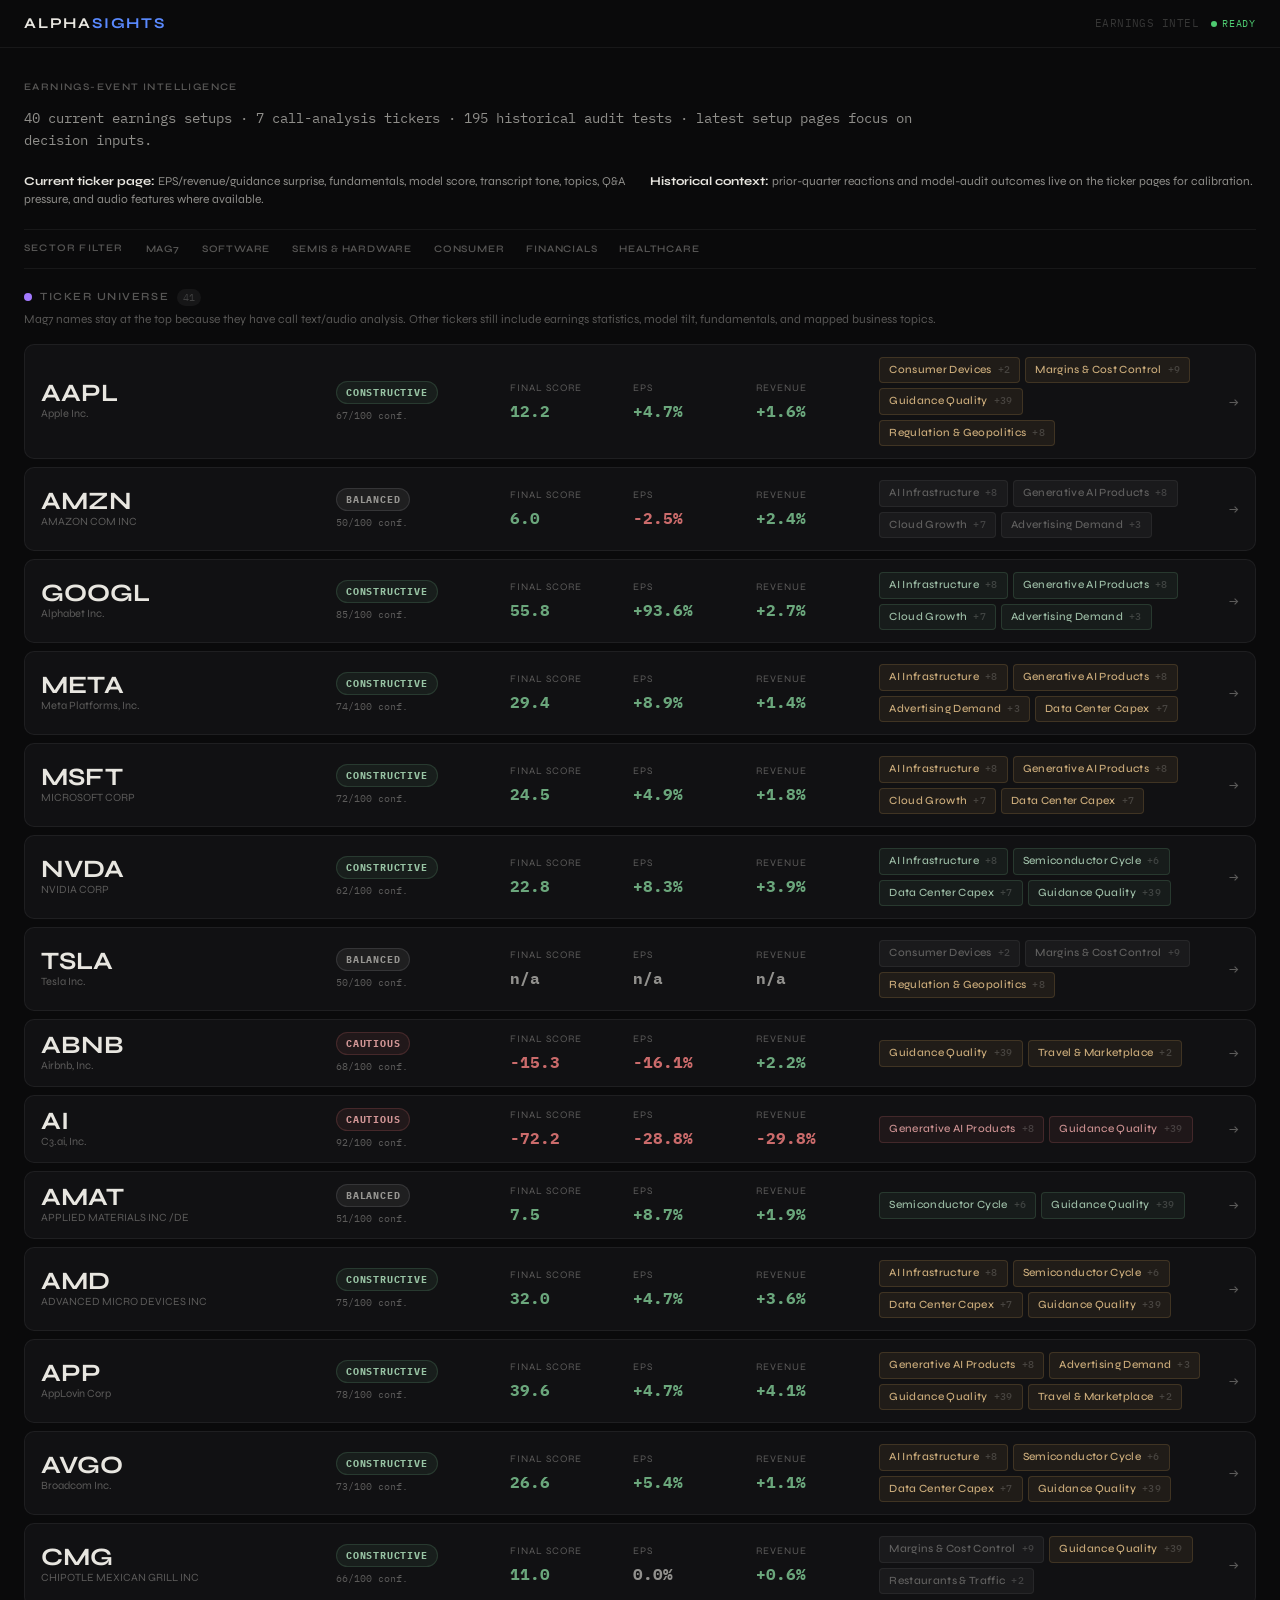
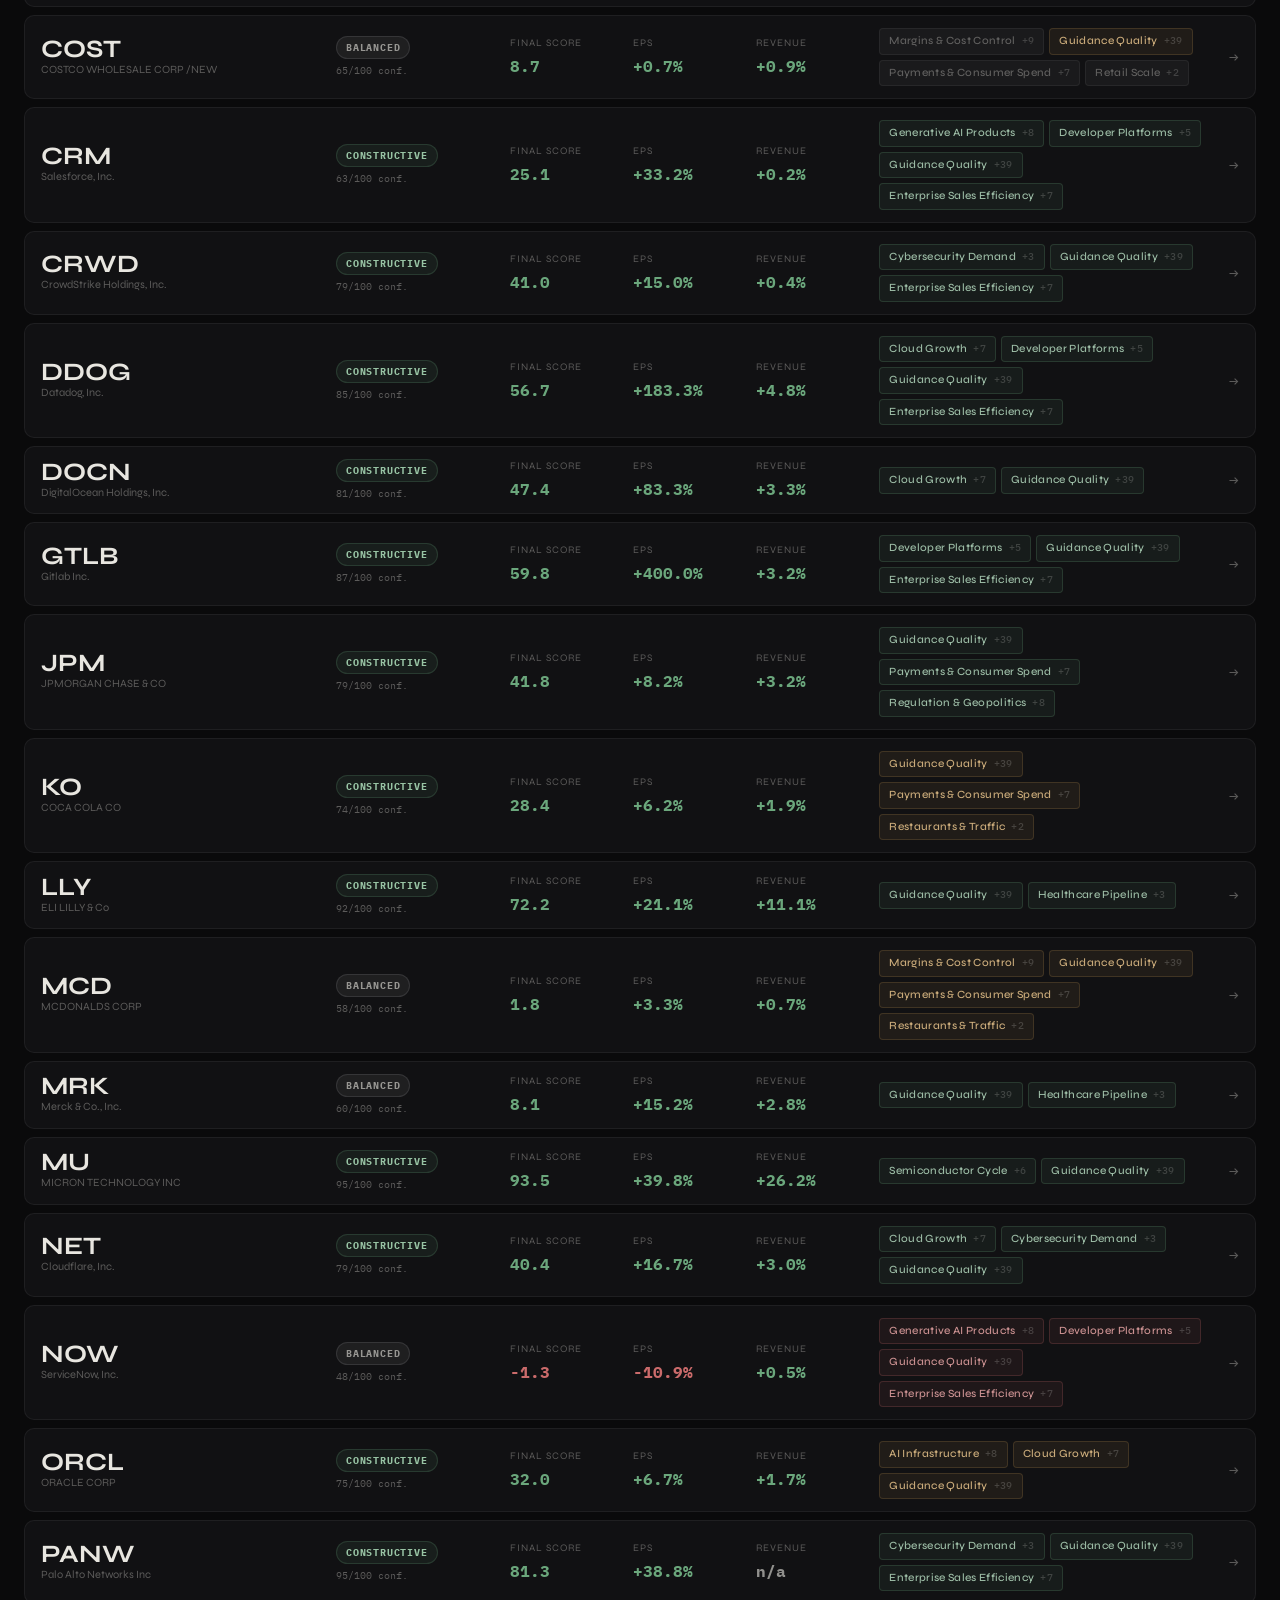
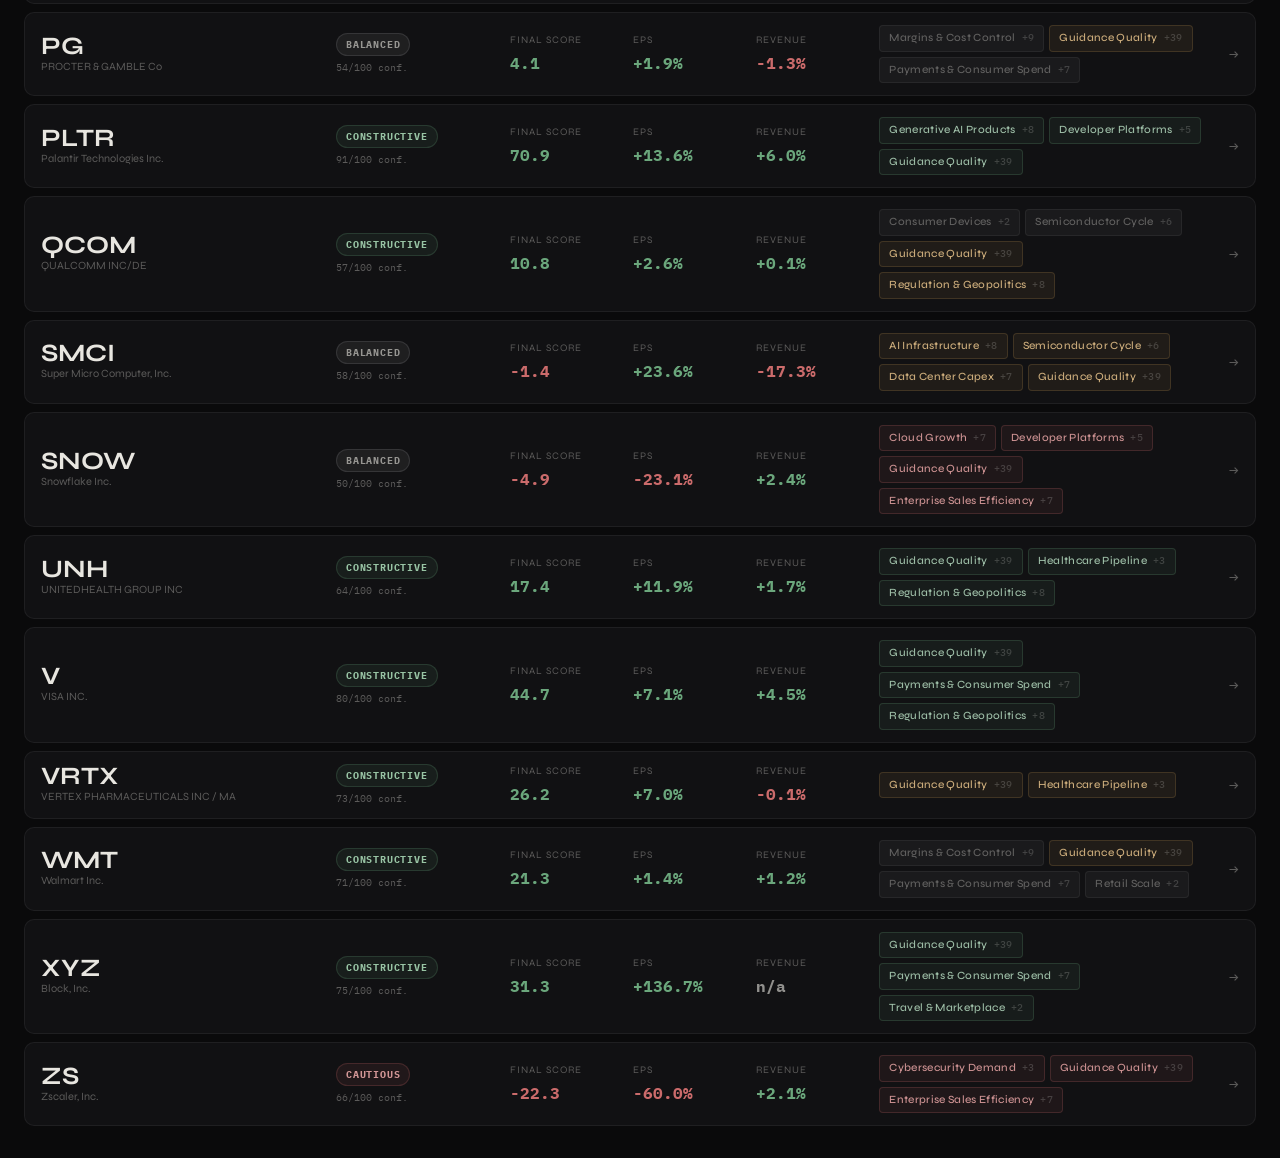
==== index.html @ 9b0e7d41 "feat: update AlphaSights earnings dashboard" ====
<!doctype html>
<html lang="en">
<head>
  <meta charset="utf-8">
  <meta name="viewport" content="width=device-width, initial-scale=1">
  <title>AlphaSights Earnings Intelligence</title>
  <link rel="stylesheet" href="tokens.css">
  <link rel="stylesheet" href="base.css">
  <link rel="stylesheet" href="layout.css">
  <link rel="stylesheet" href="components.css">
  <link rel="stylesheet" href="css/dashboard.css">
</head>
<body>
  <div class="page">
    <header class="topbar">
      <div class="topbar-left">
        <a class="logo" href="index.html">Alpha<span>Sights</span></a>
      </div>
      <div class="topbar-right">
        <div class="date-label">EARNINGS INTEL</div>
        <div class="live-badge"><span class="live-dot"></span> READY</div>
      </div>
    </header>

    <main class="home-content">
      <section class="home-summary" aria-label="Dashboard summary">
        <div>
          <div class="section-label">Earnings-event intelligence</div>
        </div>
        <p class="home-summary-line"><span id="statTickerCount">40</span> current earnings setups · 7 call-analysis tickers · 195 historical audit tests · latest setup pages focus on decision inputs.</p>
      </section>

      <section class="disclosure-strip">
        <div>
          <strong>Current ticker page:</strong> EPS/revenue/guidance surprise, fundamentals, model score, transcript tone, topics, Q&amp;A pressure, and audio features where available.
        </div>
        <div>
          <strong>Historical context:</strong> prior-quarter reactions and model-audit outcomes live on the ticker pages for calibration.
        </div>
      </section>

      <section class="filter-strip" aria-label="Sector filter">
        <div class="filter-label">Sector filter</div>
        <nav class="sector-tabs compact-filter" id="sectorTabs"></nav>
      </section>

      <section id="tickerList"></section>
    </main>
  </div>

  <script src="js/data.js"></script>
  <script src="js/home.js"></script>
</body>
</html>
---- tokens.css ----
/* ============================================
   ALPHASIGHTS — Design Tokens
   tokens.css
   ============================================ */

@import url('https://fonts.googleapis.com/css2?family=IBM+Plex+Mono:wght@400;500&family=Syne:wght@400;500;600;700&display=swap');

:root {
  /* ─── Typography ─────────────────────────── */
  --font-display: 'Syne', sans-serif;
  --font-mono:    'IBM Plex Mono', monospace;
  --font-body:    'Syne', sans-serif;

  --text-2xs:  9px;
  --text-xs:   10px;
  --text-sm:   11px;
  --text-base: 13px;
  --text-md:   15px;
  --text-lg:   18px;
  --text-xl:   24px;
  --text-2xl:  32px;
  --text-3xl:  48px;

  /* ─── Backgrounds ────────────────────────── */
  --color-bg-base:     #0a0a0b;
  --color-bg-surface:  #111113;
  --color-bg-elevated: #17171a;
  --color-bg-overlay:  #1e1e22;

  /* ─── Borders ────────────────────────────── */
  --color-border-subtle:  rgba(255,255,255,0.06);
  --color-border-default: rgba(255,255,255,0.10);
  --color-border-strong:  rgba(255,255,255,0.18);

  /* ─── Text ───────────────────────────────── */
  --color-text-primary:   #e8e6e0;
  --color-text-secondary: rgba(232,230,224,0.60);
  --color-text-muted:     rgba(232,230,224,0.35);
  --color-text-disabled:  rgba(232,230,224,0.20);

  /* ─── Semantic — Bullish ─────────────────── */
  --color-bull:        #4ecb71;
  --color-bull-bg:     rgba(78,203,113,0.12);
  --color-bull-border: rgba(78,203,113,0.25);

  /* ─── Semantic — Bearish ─────────────────── */
  --color-bear:        #ff5757;
  --color-bear-bg:     rgba(255,87,87,0.12);
  --color-bear-border: rgba(255,87,87,0.25);

  /* ─── Semantic — Warning ─────────────────── */
  --color-warn:        #f0a030;
  --color-warn-bg:     rgba(240,160,48,0.12);
  --color-warn-border: rgba(240,160,48,0.25);

  /* ─── Semantic — Info ────────────────────── */
  --color-info:        #5a8aff;
  --color-info-bg:     rgba(90,138,255,0.12);
  --color-info-border: rgba(90,138,255,0.25);

  /* ─── Semantic — Accent ──────────────────── */
  --color-accent:        #a37aff;
  --color-accent-bg:     rgba(163,122,255,0.12);
  --color-accent-border: rgba(163,122,255,0.25);

  /* ─── Sector Colors ──────────────────────── */
  --color-sector-ai-cloud:  #5a8aff;
  --color-sector-consumer:  #4ecb71;

  /* ─── Spacing ────────────────────────────── */
  --space-1:  4px;
  --space-2:  8px;
  --space-3:  12px;
  --space-4:  16px;
  --space-5:  20px;
  --space-6:  24px;
  --space-8:  32px;
  --space-10: 40px;
  --space-12: 48px;
  --space-16: 64px;

  /* ─── Border Radius ──────────────────────── */
  --radius-sm:   4px;
  --radius-md:   6px;
  --radius-lg:   10px;
  --radius-xl:   14px;
  --radius-full: 9999px;

  /* ─── Layout ─────────────────────────────── */
  --topbar-height:  48px;
  --sidebar-width:  280px;
  --content-max-w:  1440px;

  /* ─── Z-index ────────────────────────────── */
  --z-topbar:   200;
  --z-dropdown: 300;
  --z-modal:    400;

  /* ─── Transitions ────────────────────────── */
  --transition-fast:   100ms ease;
  --transition-base:   150ms ease;
  --transition-slow:   300ms ease;
}
---- base.css ----
/* ============================================
   ALPHASIGHTS — Base Styles
   base.css
   ============================================ */

*, *::before, *::after {
  box-sizing: border-box;
  margin: 0;
  padding: 0;
}

html {
  font-size: 16px;
  -webkit-font-smoothing: antialiased;
  -moz-osx-font-smoothing: grayscale;
  text-rendering: optimizeLegibility;
}

body {
  font-family: var(--font-body);
  background: var(--color-bg-base);
  color: var(--color-text-primary);
  min-height: 100vh;
  overflow-x: hidden;
  line-height: 1.5;
}

/* ─── Scrollbar ──────────────────────────── */
::-webkit-scrollbar { width: 4px; height: 4px; }
::-webkit-scrollbar-track { background: transparent; }
::-webkit-scrollbar-thumb {
  background: rgba(255,255,255,0.12);
  border-radius: 2px;
}
::-webkit-scrollbar-thumb:hover {
  background: rgba(255,255,255,0.22);
}

/* ─── Focus ──────────────────────────────── */
:focus-visible {
  outline: 2px solid var(--color-info);
  outline-offset: 2px;
}

/* ─── Links ──────────────────────────────── */
a {
  color: inherit;
  text-decoration: none;
}

/* ─── Buttons ────────────────────────────── */
button {
  cursor: pointer;
  border: none;
  background: none;
  font-family: var(--font-body);
  color: inherit;
}

/* ─── Typography helpers ─────────────────── */
.mono       { font-family: var(--font-mono); }
.display    { font-family: var(--font-display); }
.uppercase  { text-transform: uppercase; letter-spacing: 0.12em; }
.label      { font-size: var(--text-2xs); text-transform: uppercase; letter-spacing: 0.14em; font-weight: 600; color: var(--color-text-muted); }

/* ─── Color helpers ──────────────────────── */
.text-bull   { color: var(--color-bull); }
.text-bear   { color: var(--color-bear); }
.text-warn   { color: var(--color-warn); }
.text-info   { color: var(--color-info); }
.text-muted  { color: var(--color-text-muted); }
.text-sec    { color: var(--color-text-secondary); }

/* ─── Divider ────────────────────────────── */
.divider {
  height: 1px;
  background: var(--color-border-subtle);
  margin: var(--space-3) 0;
}

/* ─── Section label ──────────────────────── */
.section-label {
  font-size: var(--text-2xs);
  text-transform: uppercase;
  letter-spacing: 0.14em;
  font-weight: 600;
  color: var(--color-text-muted);
  margin-bottom: var(--space-2);
}

/* ─── Live badge ─────────────────────────── */
.live-badge {
  display: flex;
  align-items: center;
  gap: 5px;
  font-size: var(--text-2xs);
  font-family: var(--font-mono);
  color: var(--color-bull);
  letter-spacing: 0.08em;
}

.live-dot {
  width: 6px;
  height: 6px;
  border-radius: 50%;
  background: var(--color-bull);
  animation: livePulse 2s ease-in-out infinite;
}

@keyframes livePulse {
  0%, 100% { opacity: 1; }
  50%       { opacity: 0.25; }
}

/* ─── Animations ─────────────────────────── */
@keyframes fadeUp {
  from {
    opacity: 0;
    transform: translateY(8px);
  }
  to {
    opacity: 1;
    transform: translateY(0);
  }
}

@keyframes fillBar {
  to { width: var(--target-width); }
}

/* ─── Utility ────────────────────────────── */
.sr-only {
  position: absolute;
  width: 1px;
  height: 1px;
  overflow: hidden;
  clip: rect(0,0,0,0);
  white-space: nowrap;
}
---- layout.css ----
/* ============================================
   ALPHASIGHTS — Layout
   layout.css
   ============================================ */

/* ─── Page Wrapper ───────────────────────── */
.page {
  min-height: 100vh;
  display: flex;
  flex-direction: column;
}

/* ─── Home Content ───────────────────────── */
.home-content {
  flex: 1;
  padding: var(--space-8) var(--space-6);
  max-width: var(--content-max-w);
  width: 100%;
  margin: 0 auto;
}

/* ─── Detail Page Main Layout ────────────── */
.detail-main {
  display: grid;
  grid-template-columns: var(--sidebar-width) 1fr;
  flex: 1;
  min-height: calc(100vh - var(--topbar-height));
}

/* ─── Sidebar ────────────────────────────── */
.sidebar {
  border-right: 1px solid var(--color-border-subtle);
  padding: var(--space-5) var(--space-4);
  display: flex;
  flex-direction: column;
  gap: var(--space-5);
  position: sticky;
  top: var(--topbar-height);
  height: calc(100vh - var(--topbar-height));
  overflow-y: auto;
}

/* ─── Content Area ───────────────────────── */
.content-area {
  padding: var(--space-5);
  display: flex;
  flex-direction: column;
  gap: var(--space-4);
  overflow-y: auto;
}

/* ─── Grid Helpers ───────────────────────── */
.row-2 {
  display: grid;
  grid-template-columns: 1fr 1fr;
  gap: var(--space-3);
}

.row-3 {
  display: grid;
  grid-template-columns: 1fr 1fr 1fr;
  gap: var(--space-3);
}

.row-4 {
  display: grid;
  grid-template-columns: repeat(4, 1fr);
  gap: var(--space-3);
}

/* ─── Mini Stat Grid ─────────────────────── */
.mini-stat-grid {
  display: grid;
  grid-template-columns: 1fr 1fr;
  gap: var(--space-2);
}

.mini-stat {
  background: rgba(255,255,255,0.03);
  border: 1px solid var(--color-border-subtle);
  border-radius: var(--radius-md);
  padding: var(--space-2) var(--space-3);
}

.ms-label {
  font-size: var(--text-2xs);
  text-transform: uppercase;
  letter-spacing: 0.10em;
  color: var(--color-text-disabled);
  margin-bottom: 3px;
}

.ms-val {
  font-family: var(--font-mono);
  font-size: 16px;
  font-weight: 700;
  color: var(--color-text-primary);
}
.ms-val.pos  { color: var(--color-bull); }
.ms-val.neg  { color: var(--color-bear); }
.ms-val.warn { color: var(--color-warn); }

.ms-sub {
  font-family: var(--font-mono);
  font-size: var(--text-2xs);
  color: var(--color-text-disabled);
  margin-top: 1px;
}
---- components.css ----
/* ============================================
   ALPHASIGHTS — Components
   components.css
   ============================================ */

/* ─── Topbar ─────────────────────────────── */
.topbar {
  height: var(--topbar-height);
  background: var(--color-bg-base);
  border-bottom: 1px solid var(--color-border-subtle);
  position: sticky;
  top: 0;
  z-index: var(--z-topbar);
  display: flex;
  align-items: center;
  justify-content: space-between;
  padding: 0 var(--space-6);
}

.topbar-left  { display: flex; align-items: center; gap: var(--space-5); }
.topbar-right { display: flex; align-items: center; gap: var(--space-3); }

.logo {
  font-family: var(--font-display);
  font-size: 15px;
  font-weight: 700;
  letter-spacing: 0.12em;
  text-transform: uppercase;
  color: var(--color-text-primary);
}

.logo span { color: var(--color-info); }

.date-label {
  font-family: var(--font-mono);
  font-size: var(--text-xs);
  color: var(--color-text-disabled);
  letter-spacing: 0.04em;
}

/* ─── Back Button ────────────────────────── */
.back-btn {
  display: flex;
  align-items: center;
  gap: var(--space-2);
  font-size: var(--text-sm);
  color: var(--color-text-muted);
  padding: 5px 10px;
  border-radius: var(--radius-md);
  transition: color var(--transition-base), background var(--transition-base);
}
.back-btn:hover {
  color: var(--color-text-primary);
  background: var(--color-bg-elevated);
}
.back-btn svg { width: 14px; height: 14px; }

/* ─── Sector Filter Tabs ─────────────────── */
.sector-tabs {
  display: flex;
  gap: 2px;
}

.sector-tab {
  padding: 6px 14px;
  border-radius: var(--radius-md);
  font-family: var(--font-display);
  font-size: var(--text-xs);
  font-weight: 600;
  letter-spacing: 0.08em;
  text-transform: uppercase;
  color: var(--color-text-muted);
  transition: all var(--transition-base);
}
.sector-tab:hover {
  color: var(--color-text-primary);
  background: var(--color-bg-elevated);
}
.sector-tab.active[data-sector="ai-cloud"] {
  color: var(--color-sector-ai-cloud);
  background: rgba(90,138,255,0.10);
}
.sector-tab.active[data-sector="consumer"] {
  color: var(--color-sector-consumer);
  background: rgba(78,203,113,0.10);
}
.sector-tab.active[data-sector="all"] {
  color: var(--color-text-primary);
  background: var(--color-bg-elevated);
}

/* ─── Ticker Switcher (detail page) ─────── */
.ticker-switcher {
  display: flex;
  gap: 3px;
}

.ticker-switch-btn {
  padding: 5px 11px;
  border-radius: var(--radius-md);
  font-family: var(--font-mono);
  font-size: var(--text-xs);
  font-weight: 500;
  letter-spacing: 0.05em;
  color: var(--color-text-muted);
  transition: all var(--transition-base);
}
.ticker-switch-btn:hover {
  color: var(--color-text-primary);
  background: var(--color-bg-elevated);
}
.ticker-switch-btn.active {
  color: var(--color-info);
  background: var(--color-info-bg);
}

/* ─── Panel ──────────────────────────────── */
.panel {
  background: var(--color-bg-surface);
  border: 1px solid var(--color-border-subtle);
  border-radius: var(--radius-lg);
  padding: var(--space-4);
  transition: border-color var(--transition-base);
}
.panel:hover {
  border-color: var(--color-border-default);
}

.panel-header {
  display: flex;
  justify-content: space-between;
  align-items: flex-start;
  margin-bottom: var(--space-4);
}

.panel-title {
  font-size: var(--text-xs);
  font-weight: 600;
  letter-spacing: 0.06em;
  text-transform: uppercase;
  color: var(--color-text-primary);
}

.panel-sub {
  font-size: var(--text-2xs);
  color: var(--color-text-muted);
  margin-top: 3px;
}

.panel-badge {
  font-family: var(--font-mono);
  font-size: var(--text-2xs);
  color: var(--color-text-muted);
  background: rgba(255,255,255,0.05);
  padding: 2px 7px;
  border-radius: var(--radius-sm);
  letter-spacing: 0.03em;
  white-space: nowrap;
}

/* ─── Bias Pill ──────────────────────────── */
.bias-pill {
  font-family: var(--font-mono);
  font-size: 10px;
  font-weight: 700;
  letter-spacing: 0.08em;
  text-transform: uppercase;
  padding: 3px 9px;
  border-radius: var(--radius-full);
  border: 1px solid;
  white-space: nowrap;
}

.pill-bull   { background: var(--color-bull-bg);  border-color: var(--color-bull-border);  color: var(--color-bull); }
.pill-bear   { background: var(--color-bear-bg);  border-color: var(--color-bear-border);  color: var(--color-bear); }
.pill-neutral {
  background: rgba(255,255,255,0.06);
  border-color: var(--color-border-default);
  color: var(--color-text-secondary);
}

/* ─── Confidence Bar ─────────────────────── */
.conf-bar-wrap { margin: var(--space-3) 0 var(--space-1); }

.conf-label {
  display: flex;
  justify-content: space-between;
  font-family: var(--font-mono);
  font-size: var(--text-xs);
  color: var(--color-text-muted);
  margin-bottom: 5px;
}

.conf-track {
  height: 4px;
  background: rgba(255,255,255,0.08);
  border-radius: 2px;
  overflow: hidden;
}

.conf-fill {
  height: 100%;
  border-radius: 2px;
  width: 0%;
  animation: fillBar 600ms ease 200ms forwards;
}
.conf-fill.bull { background: var(--color-bull); }
.conf-fill.bear { background: var(--color-bear); }
.conf-fill.neut { background: rgba(232,230,224,0.3); }

/* ─── Probability Row ────────────────────── */
.prob-row {
  display: flex;
  justify-content: space-between;
  margin-top: var(--space-3);
}

.prob-item { text-align: center; }

.prob-val {
  font-family: var(--font-mono);
  font-size: 18px;
  font-weight: 700;
}
.prob-val.bull { color: var(--color-bull); }
.prob-val.bear { color: var(--color-bear); }
.prob-val.neut { color: var(--color-text-secondary); }

.prob-key {
  font-size: var(--text-2xs);
  text-transform: uppercase;
  letter-spacing: 0.10em;
  color: var(--color-text-disabled);
  margin-top: 2px;
}

/* ─── Horizon Chips ──────────────────────── */
.horizon-row {
  display: flex;
  gap: 5px;
  margin-top: var(--space-3);
}

.horizon-chip {
  flex: 1;
  padding: 5px 0;
  text-align: center;
  border-radius: 5px;
  border: 1px solid var(--color-border-subtle);
  background: rgba(255,255,255,0.025);
}

.hc-period {
  display: block;
  font-size: var(--text-2xs);
  color: var(--color-text-muted);
  font-family: var(--font-mono);
  margin-bottom: 2px;
}

.hc-dir {
  font-size: var(--text-xs);
  font-weight: 700;
  font-family: var(--font-mono);
}
.hc-dir.up   { color: var(--color-bull); }
.hc-dir.down { color: var(--color-bear); }
.hc-dir.flat { color: var(--color-text-secondary); }

/* ─── Earnings Rows ──────────────────────── */
.eps-row {
  display: flex;
  justify-content: space-between;
  align-items: center;
  padding: 5px 0;
  border-bottom: 1px solid rgba(255,255,255,0.04);
}
.eps-row:last-child { border-bottom: none; }

.eps-key {
  font-size: var(--text-sm);
  color: var(--color-text-secondary);
}

.eps-pair {
  display: flex;
  align-items: center;
  gap: var(--space-2);
}

.eps-actual {
  font-family: var(--font-mono);
  font-size: var(--text-base);
  font-weight: 700;
  color: var(--color-text-primary);
}

.eps-est {
  font-family: var(--font-mono);
  font-size: var(--text-sm);
  color: var(--color-text-muted);
}

.eps-surp {
  font-family: var(--font-mono);
  font-size: var(--text-2xs);
  padding: 1px 5px;
  border-radius: var(--radius-sm);
  font-weight: 600;
}
.surp-pos { background: var(--color-bull-bg); color: var(--color-bull); }
.surp-neg { background: var(--color-bear-bg); color: var(--color-bear); }
.surp-flat{ background: rgba(255,255,255,0.06); color: var(--color-text-muted); }

/* ─── Sentiment Meters ───────────────────── */
.sentiment-meters {
  display: flex;
  flex-direction: column;
  gap: var(--space-2);
}

.sent-row {
  display: flex;
  align-items: center;
  gap: var(--space-2);
}

.sent-key {
  font-size: var(--text-xs);
  color: var(--color-text-secondary);
  width: 90px;
  flex-shrink: 0;
}

.sent-track {
  flex: 1;
  height: 5px;
  background: rgba(255,255,255,0.07);
  border-radius: 3px;
  overflow: hidden;
}

.sent-fill {
  height: 100%;
  border-radius: 3px;
  transition: width 400ms ease;
}
.fill-pos    { background: var(--color-bull); }
.fill-neg    { background: var(--color-bear); }
.fill-warn   { background: var(--color-warn); }
.fill-info   { background: var(--color-info); }
.fill-accent { background: var(--color-accent); }

.sent-val {
  font-family: var(--font-mono);
  font-size: var(--text-xs);
  color: var(--color-text-secondary);
  width: 28px;
  text-align: right;
  flex-shrink: 0;
}

/* ─── Tab Bar ────────────────────────────── */
.tab-bar {
  display: flex;
  gap: 2px;
  background: rgba(255,255,255,0.04);
  border-radius: var(--radius-md);
  padding: 3px;
}

.tab-btn {
  flex: 1;
  padding: 4px 8px;
  border-radius: 4px;
  font-family: var(--font-mono);
  font-size: var(--text-2xs);
  font-weight: 600;
  letter-spacing: 0.06em;
  text-transform: uppercase;
  color: var(--color-text-muted);
  transition: all var(--transition-base);
}
.tab-btn.active {
  background: var(--color-bg-overlay);
  color: var(--color-text-primary);
}
.tab-btn:hover:not(.active) { color: var(--color-text-secondary); }

/* ─── Audio Block Visualizer ─────────────── */
.audio-meter {
  display: flex;
  flex-direction: column;
  gap: var(--space-2);
}

.audio-row {
  display: flex;
  align-items: center;
  gap: var(--space-2);
}

.audio-key {
  font-size: var(--text-xs);
  color: var(--color-text-secondary);
  width: 80px;
  flex-shrink: 0;
}

.audio-seg {
  display: flex;
  gap: 2px;
  flex: 1;
}

.audio-block {
  flex: 1;
  height: 16px;
  border-radius: 2px;
}

.audio-score {
  font-family: var(--font-mono);
  font-size: var(--text-xs);
  color: var(--color-text-secondary);
  width: 28px;
  text-align: right;
  flex-shrink: 0;
}

/* ─── Topic Chips ────────────────────────── */
.topic-grid {
  display: flex;
  flex-wrap: wrap;
  gap: 5px;
}

.topic-chip {
  padding: 4px 9px;
  border-radius: var(--radius-sm);
  font-size: var(--text-xs);
  font-weight: 500;
  letter-spacing: 0.03em;
  border: 1px solid;
  cursor: pointer;
  transition: opacity var(--transition-base);
}
.topic-chip:hover { opacity: 0.80; }

.topic-pos  { background: var(--color-bull-bg);  border-color: var(--color-bull-border);  color: var(--color-bull); }
.topic-neg  { background: var(--color-bear-bg);  border-color: var(--color-bear-border);  color: var(--color-bear); }
.topic-warn { background: var(--color-warn-bg);  border-color: var(--color-warn-border);  color: var(--color-warn); }
.topic-neut {
  background: rgba(255,255,255,0.04);
  border-color: var(--color-border-subtle);
  color: var(--color-text-muted);
}

/* ─── History Rows ───────────────────────── */
.history-rows {
  display: flex;
  flex-direction: column;
  gap: 5px;
}

.hist-row {
  display: flex;
  align-items: center;
  gap: var(--space-2);
  padding: 7px var(--space-3);
  border-radius: 6px;
  background: rgba(255,255,255,0.025);
  border: 1px solid rgba(255,255,255,0.05);
  cursor: pointer;
  transition: background var(--transition-base);
}
.hist-row:hover { background: rgba(255,255,255,0.05); }

.hist-q {
  font-family: var(--font-mono);
  font-size: var(--text-sm);
  color: var(--color-text-muted);
  width: 40px;
  flex-shrink: 0;
}

.hist-tone-row {
  flex: 1;
  display: flex;
  gap: 3px;
  align-items: center;
}

.hist-dot {
  width: 7px;
  height: 7px;
  border-radius: 50%;
  flex-shrink: 0;
}

.hist-ret {
  font-family: var(--font-mono);
  font-size: var(--text-sm);
  font-weight: 700;
  width: 48px;
  text-align: right;
  flex-shrink: 0;
}

.hist-out {
  font-family: var(--font-mono);
  font-size: var(--text-2xs);
  color: var(--color-text-disabled);
  width: 32px;
  text-align: right;
  flex-shrink: 0;
}

/* ─── Five Questions ─────────────────────── */
.five-qs {
  display: flex;
  flex-direction: column;
  gap: 0;
}

.q-item {
  display: flex;
  gap: var(--space-3);
  align-items: flex-start;
  padding: 7px 0;
  border-bottom: 1px solid rgba(255,255,255,0.04);
}
.q-item:last-child { border-bottom: none; }

.q-num {
  font-family: var(--font-mono);
  font-size: var(--text-2xs);
  color: var(--color-text-disabled);
  padding-top: 2px;
  width: 14px;
  flex-shrink: 0;
}

.q-text {
  font-size: var(--text-sm);
  color: var(--color-text-secondary);
}

.q-ans {
  font-size: var(--text-sm);
  font-weight: 600;
  color: var(--color-text-primary);
  margin-top: 1px;
}
.q-ans.pos  { color: var(--color-bull); }
.q-ans.neg  { color: var(--color-bear); }
.q-ans.warn { color: var(--color-warn); }

/* ─── Summary Banner ─────────────────────── */
.summary-banner {
  display: flex;
  gap: var(--space-3);
  background: var(--color-bg-surface);
  border: 1px solid var(--color-border-subtle);
  border-radius: var(--radius-lg);
  padding: var(--space-3) var(--space-4);
  align-items: center;
}

.banner-label {
  font-size: var(--text-2xs);
  text-transform: uppercase;
  letter-spacing: 0.12em;
  color: var(--color-text-muted);
  width: 72px;
  flex-shrink: 0;
  font-weight: 600;
}

.summary-text {
  font-size: var(--text-base);
  color: var(--color-text-secondary);
  line-height: 1.6;
  font-style: italic;
}
.summary-text strong {
  font-style: normal;
  color: var(--color-text-primary);
}

/* ─── Return Bars ────────────────────────── */
.return-grid {
  display: grid;
  grid-template-columns: repeat(4, 1fr);
  gap: var(--space-2);
}

.ret-cell { text-align: center; }

.ret-period {
  font-family: var(--font-mono);
  font-size: var(--text-2xs);
  color: var(--color-text-muted);
  margin-bottom: var(--space-1);
}

.ret-bar-wrap {
  height: 54px;
  display: flex;
  align-items: flex-end;
  justify-content: center;
  margin-bottom: var(--space-1);
}

.ret-bar {
  width: 24px;
  border-radius: 3px 3px 0 0;
  min-height: 3px;
  transition: height 500ms ease;
}

.ret-val {
  font-family: var(--font-mono);
  font-size: var(--text-sm);
  font-weight: 700;
}

/* ─── Ticker Card (Home) ─────────────────── */
.ticker-card {
  background: var(--color-bg-surface);
  border: 1px solid var(--color-border-subtle);
  border-radius: var(--radius-lg);
  padding: var(--space-4);
  cursor: pointer;
  transition: all 200ms ease;
  opacity: 0;
  transform: translateY(8px);
  animation: fadeUp 300ms ease forwards;
  text-decoration: none;
  display: block;
}
.ticker-card:hover {
  border-color: var(--color-border-default);
  background: var(--color-bg-elevated);
  transform: translateY(-2px);
}

.card-header {
  display: flex;
  justify-content: space-between;
  align-items: flex-start;
  margin-bottom: 3px;
}

.card-ticker {
  font-family: var(--font-display);
  font-size: 22px;
  font-weight: 700;
  color: var(--color-text-primary);
  line-height: 1;
}

.card-name {
  font-size: var(--text-sm);
  color: var(--color-text-muted);
  margin-bottom: var(--space-3);
}

.card-return {
  font-family: var(--font-mono);
  font-size: 26px;
  font-weight: 700;
  margin: var(--space-2) 0 var(--space-1);
}

.card-return-label {
  font-family: var(--font-mono);
  font-size: var(--text-2xs);
  color: var(--color-text-muted);
  letter-spacing: 0.06em;
}

.card-bottom {
  display: flex;
  justify-content: space-between;
  align-items: center;
  margin-top: var(--space-3);
  padding-top: var(--space-3);
  border-top: 1px solid var(--color-border-subtle);
}

.card-sector-tag {
  font-size: var(--text-2xs);
  text-transform: uppercase;
  letter-spacing: 0.1em;
  color: var(--color-text-disabled);
  font-weight: 600;
}

/* ─── Sector Section Header ──────────────── */
.sector-section {
  margin-bottom: var(--space-8);
}

.sector-header {
  display: flex;
  align-items: center;
  gap: var(--space-2);
  margin-bottom: var(--space-4);
}

.sector-dot {
  width: 8px;
  height: 8px;
  border-radius: 50%;
  flex-shrink: 0;
}

.sector-name {
  font-size: var(--text-xs);
  text-transform: uppercase;
  letter-spacing: 0.14em;
  font-weight: 600;
  color: var(--color-text-muted);
}

.sector-count {
  font-family: var(--font-mono);
  font-size: var(--text-2xs);
  color: var(--color-text-disabled);
  background: rgba(255,255,255,0.05);
  padding: 1px 6px;
  border-radius: var(--radius-full);
}

.cards-grid {
  display: grid;
  grid-template-columns: repeat(auto-fill, minmax(190px, 1fr));
  gap: var(--space-3);
}

/* ─── Mini Sparkline ─────────────────────── */
.sparkline { display: block; width: 100%; }

/* ─── Legend Row ─────────────────────────── */
.legend-row {
  display: flex;
  gap: var(--space-3);
  flex-wrap: wrap;
  margin-top: var(--space-3);
  padding-top: var(--space-2);
  border-top: 1px solid var(--color-border-subtle);
}

.legend-item {
  display: flex;
  align-items: center;
  gap: var(--space-1);
  font-size: var(--text-2xs);
  color: var(--color-text-muted);
}

.legend-swatch {
  width: 8px;
  height: 8px;
  border-radius: 2px;
  flex-shrink: 0;
}
.legend-dot {
  width: 7px;
  height: 7px;
  border-radius: 50%;
  flex-shrink: 0;
}
---- css/dashboard.css ----
/* Page-specific refinements for the AlphaSights static demo. */

:root {
  --sidebar-width: 360px;
  --text-2xs: 10px;
  --text-xs: 11px;
  --text-sm: 12px;
  --text-base: 14px;
  --text-md: 16px;
  --text-lg: 19px;
  --text-xl: 25px;
}

.hero-strip {
  display: grid;
  grid-template-columns: minmax(260px, 1.4fr) repeat(4, minmax(120px, 1fr));
  gap: var(--space-3);
  margin-bottom: var(--space-8);
}

.home-summary {
  margin-bottom: var(--space-5);
  max-width: 920px;
}

.home-summary h1 {
  font-size: var(--text-xl);
  line-height: 1.2;
  letter-spacing: 0;
  margin-bottom: var(--space-2);
}

.home-summary p {
  color: var(--color-text-secondary);
  font-size: var(--text-base);
  line-height: 1.6;
}

.home-summary-line {
  margin-top: var(--space-3);
  font-family: var(--font-mono);
  color: var(--color-text-muted);
  font-size: var(--text-sm);
}

.filter-strip {
  display: flex;
  align-items: center;
  gap: var(--space-3);
  margin-bottom: var(--space-5);
  padding: var(--space-2) 0;
  border-top: 1px solid var(--color-border-subtle);
  border-bottom: 1px solid var(--color-border-subtle);
}

.filter-label {
  font-size: var(--text-2xs);
  color: var(--color-text-muted);
  text-transform: uppercase;
  letter-spacing: 0.12em;
  font-weight: 600;
  white-space: nowrap;
}

.compact-filter .sector-tab {
  padding: 5px 10px;
  font-size: var(--text-2xs);
}

.disclosure-strip {
  display: grid;
  grid-template-columns: 1fr 1fr;
  gap: var(--space-5);
  margin-bottom: var(--space-5);
}

.disclosure-strip > div {
  color: var(--color-text-secondary);
  font-size: var(--text-sm);
  line-height: 1.55;
}

.disclosure-strip strong {
  color: var(--color-text-primary);
}

.hero-copy {
  background: var(--color-bg-surface);
  border: 1px solid var(--color-border-subtle);
  border-radius: var(--radius-lg);
  padding: var(--space-4);
}

.hero-copy h1 {
  font-size: var(--text-xl);
  line-height: 1.15;
  letter-spacing: 0;
  margin-bottom: var(--space-2);
}

.hero-copy p {
  color: var(--color-text-secondary);
  font-size: var(--text-base);
  line-height: 1.55;
  max-width: 680px;
}

.hero-stat {
  background: var(--color-bg-surface);
  border: 1px solid var(--color-border-subtle);
  border-radius: var(--radius-lg);
  padding: var(--space-4);
  min-height: 104px;
}

.hero-stat .value {
  font-family: var(--font-mono);
  font-size: var(--text-xl);
  font-weight: 700;
  margin-bottom: var(--space-2);
}

.hero-stat .key {
  font-size: var(--text-2xs);
  text-transform: uppercase;
  letter-spacing: 0.12em;
  color: var(--color-text-muted);
  font-weight: 600;
}

.card-mini-row {
  display: flex;
  justify-content: space-between;
  gap: var(--space-2);
  color: var(--color-text-secondary);
  font-size: var(--text-sm);
}

.section-tools {
  display: flex;
  align-items: center;
  justify-content: space-between;
  gap: var(--space-3);
  margin-bottom: var(--space-4);
}

.section-copy {
  color: var(--color-text-muted);
  font-size: var(--text-sm);
  line-height: 1.5;
}

.call-shell {
  display: grid;
  grid-template-columns: 240px 1fr;
  gap: var(--space-3);
}

.call-list {
  display: flex;
  flex-direction: column;
  gap: var(--space-2);
}

.call-picker {
  background: var(--color-bg-surface);
  border: 1px solid var(--color-border-subtle);
  border-radius: var(--radius-md);
  padding: var(--space-3);
  text-align: left;
  transition: all var(--transition-base);
}

.call-picker:hover,
.call-picker.active {
  border-color: var(--color-border-default);
  background: var(--color-bg-elevated);
}

.call-picker.active {
  box-shadow: inset 2px 0 0 var(--color-info);
}

.picker-symbol {
  font-family: var(--font-display);
  font-size: var(--text-lg);
  font-weight: 700;
  margin-bottom: 2px;
}

.picker-meta {
  color: var(--color-text-muted);
  font-size: var(--text-xs);
}

.detail-grid {
  display: grid;
  grid-template-columns: repeat(12, 1fr);
  gap: var(--space-3);
}

.decision-grid {
  display: grid;
  grid-template-columns: repeat(5, 1fr);
  gap: var(--space-2);
}

.decision-list {
  display: grid;
  grid-template-columns: 1fr;
  gap: var(--space-2);
}

.decision-cell {
  background: rgba(255,255,255,0.025);
  border: 1px solid var(--color-border-subtle);
  border-radius: var(--radius-md);
  padding: var(--space-3);
  min-height: 74px;
}

.decision-row {
  display: grid;
  grid-template-columns: minmax(120px, 1fr) auto;
  gap: var(--space-3);
  align-items: center;
  background: rgba(255,255,255,0.025);
  border: 1px solid var(--color-border-subtle);
  border-radius: var(--radius-md);
  padding: 10px var(--space-3);
  min-height: 48px;
}

.decision-key {
  font-size: var(--text-2xs);
  text-transform: uppercase;
  letter-spacing: 0.11em;
  color: var(--color-text-muted);
}

.decision-val {
  font-family: var(--font-mono);
  font-size: var(--text-lg);
  font-weight: 700;
}

.text-bull { color: rgba(119, 188, 139, 0.88); }
.text-bear { color: rgba(229, 119, 119, 0.88); }
.text-warn { color: rgba(210, 162, 86, 0.9); }
.text-info { color: rgba(126, 157, 229, 0.9); }

.pill-bull {
  background: rgba(119, 188, 139, 0.08);
  border-color: rgba(119, 188, 139, 0.18);
  color: rgba(166, 214, 180, 0.9);
}

.pill-bear {
  background: rgba(229, 119, 119, 0.08);
  border-color: rgba(229, 119, 119, 0.18);
  color: rgba(230, 164, 164, 0.9);
}

.surp-pos { background: rgba(119, 188, 139, 0.08); color: rgba(166, 214, 180, 0.9); }
.surp-neg { background: rgba(229, 119, 119, 0.08); color: rgba(230, 164, 164, 0.9); }
.fill-pos { background: rgba(119, 188, 139, 0.78); }
.fill-neg { background: rgba(229, 119, 119, 0.68); }
.fill-warn { background: rgba(210, 162, 86, 0.72); }
.fill-info { background: rgba(126, 157, 229, 0.72); }
.fill-accent { background: rgba(163, 122, 255, 0.62); }
.conf-fill.bull { background: rgba(119, 188, 139, 0.78); }
.conf-fill.bear { background: rgba(229, 119, 119, 0.68); }
.prob-val.bull { color: rgba(166, 214, 180, 0.9); }
.prob-val.bear { color: rgba(230, 164, 164, 0.9); }
.hc-dir.up { color: rgba(166, 214, 180, 0.9); }
.hc-dir.down { color: rgba(230, 164, 164, 0.9); }
.topic-pos {
  background: rgba(119, 188, 139, 0.07);
  border-color: rgba(119, 188, 139, 0.18);
  color: rgba(178, 214, 188, 0.88);
}
.topic-neg {
  background: rgba(229, 119, 119, 0.07);
  border-color: rgba(229, 119, 119, 0.18);
  color: rgba(230, 164, 164, 0.88);
}
.topic-warn {
  background: rgba(210, 162, 86, 0.08);
  border-color: rgba(210, 162, 86, 0.18);
  color: rgba(224, 190, 135, 0.9);
}

.compact-grid {
  display: grid;
  grid-template-columns: repeat(auto-fill, minmax(210px, 1fr));
  gap: var(--space-3);
}

.ticker-list {
  display: flex;
  flex-direction: column;
  gap: var(--space-2);
}

.ticker-list-row {
  display: grid;
  grid-template-columns: minmax(180px, 1.4fr) minmax(120px, .8fr) repeat(3, minmax(92px, .55fr)) minmax(260px, 1.6fr) 24px;
  gap: var(--space-3);
  align-items: center;
  background: var(--color-bg-surface);
  border: 1px solid var(--color-border-subtle);
  border-radius: var(--radius-lg);
  padding: var(--space-3) var(--space-4);
  opacity: 0;
  transform: translateY(8px);
  animation: fadeUp 300ms ease forwards;
  transition: all var(--transition-base);
}

.ticker-list-row:hover {
  background: var(--color-bg-elevated);
  border-color: var(--color-border-default);
  transform: translateY(-1px);
}

.ticker-row-id,
.ticker-row-bias,
.ticker-row-metric {
  min-width: 0;
}

.ticker-row-bias {
  display: flex;
  flex-direction: column;
  align-items: flex-start;
  gap: 4px;
}

.row-sub {
  color: var(--color-text-muted);
  font-size: var(--text-2xs);
}

.ticker-row-metric {
  display: flex;
  flex-direction: column;
  gap: 3px;
}

.ticker-row-metric strong {
  font-family: var(--font-mono);
  font-size: var(--text-md);
}

.row-key {
  font-size: var(--text-2xs);
  text-transform: uppercase;
  letter-spacing: 0.1em;
  color: var(--color-text-muted);
}

.ticker-row-topics {
  display: flex;
  flex-wrap: wrap;
  gap: 5px;
  min-width: 0;
}

.ticker-row-arrow {
  font-family: var(--font-mono);
  color: var(--color-text-muted);
  text-align: right;
}

.compact-card {
  background: var(--color-bg-surface);
  border: 1px solid var(--color-border-subtle);
  border-radius: var(--radius-lg);
  padding: var(--space-4);
  text-align: left;
  transition: all var(--transition-base);
}

.compact-card:hover,
.compact-card.active {
  background: var(--color-bg-elevated);
  border-color: var(--color-border-default);
}

.compact-head {
  display: flex;
  justify-content: space-between;
  gap: var(--space-2);
  align-items: flex-start;
  margin-bottom: var(--space-2);
}

.compact-symbol {
  font-family: var(--font-display);
  font-weight: 700;
  font-size: var(--text-xl);
  line-height: 1;
}

.compact-name {
  color: var(--color-text-muted);
  font-size: var(--text-xs);
  white-space: nowrap;
  overflow: hidden;
  text-overflow: ellipsis;
}

.drawer {
  margin: var(--space-3) 0 var(--space-6);
  background: var(--color-bg-surface);
  border: 1px solid var(--color-border-default);
  border-radius: var(--radius-lg);
  padding: var(--space-4);
}

.audit-grid {
  display: grid;
  grid-template-columns: repeat(4, 1fr);
  gap: var(--space-3);
}

.audit-table {
  width: 100%;
  border-collapse: collapse;
  font-size: var(--text-sm);
}

.audit-table th,
.audit-table td {
  padding: 8px 10px;
  border-bottom: 1px solid rgba(255,255,255,0.05);
  text-align: left;
}

.audit-table th {
  font-size: var(--text-2xs);
  text-transform: uppercase;
  letter-spacing: 0.1em;
  color: var(--color-text-muted);
  font-weight: 600;
}

.audit-table td {
  color: var(--color-text-secondary);
}

.hit {
  color: var(--color-bull);
  font-family: var(--font-mono);
  font-weight: 700;
}

.miss {
  color: var(--color-bear);
  font-family: var(--font-mono);
  font-weight: 700;
}

.no-audio {
  color: var(--color-text-muted);
  font-size: var(--text-sm);
  line-height: 1.55;
  border: 1px dashed var(--color-border-subtle);
  border-radius: var(--radius-md);
  padding: var(--space-4);
}

.card-mini-row strong {
  font-family: var(--font-mono);
  color: var(--color-text-primary);
}

.mini-conf {
  width: 54px;
  height: 4px;
  border-radius: 2px;
  background: rgba(255,255,255,0.08);
  overflow: hidden;
}

.mini-conf span {
  display: block;
  height: 100%;
  border-radius: 2px;
}

.ticker-identity {
  display: flex;
  flex-direction: column;
  gap: var(--space-1);
}

.ticker-symbol-large {
  font-size: var(--text-3xl);
  line-height: 0.95;
  font-weight: 700;
}

.ticker-company {
  color: var(--color-text-secondary);
  font-size: var(--text-base);
}

.sidebar-note {
  color: var(--color-text-muted);
  font-size: var(--text-xs);
  line-height: 1.55;
}

.summary-banner {
  min-height: 68px;
}

.panel-grid {
  display: grid;
  grid-template-columns: repeat(12, 1fr);
  gap: var(--space-3);
}

.span-4 { grid-column: span 4; }
.span-5 { grid-column: span 5; }
.span-6 { grid-column: span 6; }
.span-7 { grid-column: span 7; }
.span-8 { grid-column: span 8; }
.span-12 { grid-column: span 12; }

.tone-split {
  display: grid;
  grid-template-columns: 1fr 1fr;
  gap: var(--space-3);
}

.tone-emphasis-panel {
  border-color: rgba(126,157,229,0.20);
  background: linear-gradient(180deg, rgba(126,157,229,0.045), rgba(255,255,255,0.018)), var(--color-bg-surface);
}

.subhead {
  font-size: var(--text-2xs);
  color: var(--color-text-muted);
  letter-spacing: 0.12em;
  text-transform: uppercase;
  margin-bottom: var(--space-2);
  font-weight: 600;
}

.audio-stack {
  display: flex;
  flex-direction: column;
  gap: var(--space-3);
}

.audio-source {
  font-size: var(--text-2xs);
  color: var(--color-text-disabled);
  font-family: var(--font-mono);
  margin-top: var(--space-2);
}

.topic-note {
  margin-top: var(--space-3);
  font-size: var(--text-xs);
  color: var(--color-text-muted);
  line-height: 1.5;
}

.topic-chip.shared::after {
  content: attr(data-shared);
  margin-left: 6px;
  font-family: var(--font-mono);
  font-size: var(--text-2xs);
  color: var(--color-text-disabled);
}

.topic-stack {
  display: flex;
  flex-direction: column;
  gap: var(--space-3);
}

.topic-row-card {
  background: rgba(255,255,255,0.025);
  border: 1px solid var(--color-border-subtle);
  border-radius: var(--radius-md);
  padding: var(--space-3);
}

.topic-row-head {
  display: flex;
  align-items: center;
  justify-content: space-between;
  gap: var(--space-3);
  margin-bottom: var(--space-2);
}

.topic-row-title {
  font-size: var(--text-sm);
  font-weight: 600;
}

.topic-desc {
  color: var(--color-text-muted);
  font-size: var(--text-xs);
  line-height: 1.45;
}

.topic-focus-panel {
  border-color: rgba(255,255,255,0.10);
}

.topic-controls {
  display: grid;
  grid-template-columns: minmax(220px, 1fr) minmax(160px, 240px);
  gap: var(--space-3);
  align-items: center;
  margin-bottom: var(--space-4);
}

.topic-search,
.topic-select {
  width: 100%;
  height: 38px;
  background: var(--color-bg-elevated);
  border: 1px solid var(--color-border-default);
  border-radius: var(--radius-md);
  color: var(--color-text-secondary);
  font-family: var(--font-mono);
  font-size: var(--text-sm);
  padding: 0 var(--space-3);
}

.topic-explainer {
  color: var(--color-text-muted);
  font-size: var(--text-sm);
  line-height: 1.55;
  margin: 0 0 var(--space-4);
  max-width: 980px;
}

.topic-table-frame {
  height: 258px;
  overflow-x: auto;
  overflow-y: hidden;
  border: 1px solid var(--color-border-subtle);
  border-radius: var(--radius-md);
}

.topic-table-frame .audit-table {
  border: 0;
}

.topic-correlation-table th,
.topic-correlation-table td {
  padding: 10px 14px;
}

.topic-correlation-table tbody tr:hover {
  background: rgba(255,255,255,0.025);
}

.corr-pos {
  color: rgba(132, 201, 151, 0.92);
}

.corr-flat {
  color: rgba(190, 188, 180, 0.58);
}

.corr-neg {
  color: rgba(226, 135, 135, 0.92);
}

.quality-text {
  color: var(--color-text-secondary);
  font-size: var(--text-sm);
}

.quality-text.reliable {
  color: rgba(232,230,224,0.78);
}

.quality-text.indicative {
  color: var(--color-text-muted);
}

.topic-name-cell {
  display: flex;
  align-items: center;
  gap: var(--space-2);
  flex-wrap: wrap;
  color: var(--color-text-primary);
  font-weight: 600;
  text-align: left;
}

.topic-open-button {
  width: 100%;
  cursor: pointer;
}

.topic-open-button:hover span:first-child {
  color: var(--color-text-primary);
  text-decoration: underline;
  text-underline-offset: 3px;
}

.table-pager {
  display: flex;
  align-items: center;
  justify-content: flex-end;
  gap: var(--space-3);
  margin-top: var(--space-3);
}

.pager-btn,
.modal-close {
  border: 1px solid var(--color-border-default);
  border-radius: var(--radius-md);
  padding: 6px 10px;
  color: var(--color-text-secondary);
  background: rgba(255,255,255,0.035);
  font-size: var(--text-xs);
}

.modal-close {
  width: auto;
  min-width: 0;
  height: 32px;
  align-self: flex-start;
  padding: 5px 10px;
  line-height: 1;
}

.pager-btn:disabled {
  opacity: 0.35;
  cursor: default;
}

.pager-state {
  color: var(--color-text-muted);
  font-size: var(--text-xs);
}

.chart-reading-note {
  color: var(--color-text-secondary);
  font-size: var(--text-sm);
  line-height: 1.6;
  max-width: 980px;
  margin-bottom: var(--space-4);
}

.chart-tooltip-row {
  display: inline-flex;
  align-items: center;
  gap: var(--space-2);
  color: var(--color-text-secondary);
  font-size: var(--text-base);
  line-height: 1.45;
  margin-bottom: var(--space-3);
}

.info-dot {
  display: inline-flex;
  align-items: center;
  justify-content: center;
  width: 18px;
  height: 18px;
  border-radius: 50%;
  border: 1px solid rgba(126,157,229,0.38);
  background: rgba(126,157,229,0.12);
  color: rgba(190,205,245,0.95);
  font-family: var(--font-mono);
  font-size: 11px;
  cursor: help;
}

.horizon-chart-wrap {
  overflow-x: auto;
  border: 1px solid var(--color-border-subtle);
  border-radius: var(--radius-md);
  background: rgba(255,255,255,0.018);
  padding: var(--space-3);
}

.horizon-chart {
  display: block;
  min-width: 520px;
  width: 100%;
  height: auto;
}

.chart-axis,
.chart-zero {
  stroke: rgba(232,230,224,0.16);
  stroke-width: 1;
}

.chart-zero {
  stroke-dasharray: 4 4;
}

.chart-line {
  fill: none;
  stroke: rgba(126,157,229,0.72);
  stroke-width: 2;
  stroke-linecap: round;
  stroke-linejoin: round;
}

.chart-dot {
  stroke: var(--color-bg-surface);
  stroke-width: 2;
}

.chart-dot.pos {
  fill: rgba(166,214,180,0.9);
}

.chart-dot.neg {
  fill: rgba(230,164,164,0.9);
}

.chart-label,
.chart-value,
.chart-y-label {
  font-family: var(--font-mono);
  font-size: 10px;
  fill: var(--color-text-muted);
}

.chart-value {
  fill: var(--color-text-secondary);
}

.chart-meta {
  margin-top: var(--space-2);
  color: var(--color-text-muted);
  font-family: var(--font-mono);
  font-size: var(--text-xs);
}

.question-card {
  background: rgba(255,255,255,0.025);
  border: 1px solid var(--color-border-subtle);
  border-radius: var(--radius-md);
  padding: var(--space-3);
}

.empty-state {
  color: var(--color-text-muted);
  font-size: var(--text-sm);
  padding: var(--space-4);
  border: 1px dashed var(--color-border-subtle);
  border-radius: var(--radius-md);
}

.topic-modal[hidden] {
  display: none;
}

.topic-modal {
  position: fixed;
  inset: 0;
  z-index: var(--z-modal);
}

.topic-modal-backdrop {
  position: absolute;
  inset: 0;
  background: rgba(0,0,0,0.72);
}

.topic-modal-panel {
  position: absolute;
  top: 6vh;
  left: 50%;
  transform: translateX(-50%);
  width: min(980px, calc(100vw - 32px));
  max-height: 88vh;
  overflow: hidden;
  display: flex;
  flex-direction: column;
  background: var(--color-bg-surface);
  border: 1px solid var(--color-border-default);
  border-radius: var(--radius-lg);
  box-shadow: 0 24px 80px rgba(0,0,0,0.45);
}

.topic-modal-head {
  display: flex;
  justify-content: space-between;
  gap: var(--space-4);
  padding: var(--space-5);
  border-bottom: 1px solid var(--color-border-subtle);
}

.topic-modal-head h2 {
  font-size: var(--text-xl);
  line-height: 1.2;
}

.topic-modal-head p {
  color: var(--color-text-muted);
  font-size: var(--text-sm);
  margin-top: var(--space-1);
}

.topic-modal-body {
  overflow: auto;
  padding: var(--space-5);
  display: flex;
  flex-direction: column;
  gap: var(--space-3);
}

.transcript-hit {
  border: 1px solid var(--color-border-subtle);
  border-radius: var(--radius-md);
  background: rgba(255,255,255,0.025);
  padding: var(--space-4);
}

.transcript-hit p {
  color: var(--color-text-secondary);
  line-height: 1.7;
  font-size: var(--text-base);
}

.topic-highlight,
.tone-highlight {
  color: var(--color-text-primary);
  border-radius: 2px;
  padding: 0 2px;
}

.topic-highlight {
  background: rgba(126,157,229,0.26);
  box-shadow: inset 0 -1px 0 rgba(126,157,229,0.5);
}

.tone-highlight {
  background: rgba(210,162,86,0.24);
  box-shadow: inset 0 -1px 0 rgba(210,162,86,0.45);
}

@media (max-width: 980px) {
  .hero-strip {
    grid-template-columns: 1fr 1fr;
  }

  .hero-copy {
    grid-column: 1 / -1;
  }

  .detail-main {
    grid-template-columns: 1fr;
  }

  .sidebar {
    position: static;
    height: auto;
    border-right: 0;
    border-bottom: 1px solid var(--color-border-subtle);
  }

  .panel-grid,
  .tone-split,
  .call-shell,
  .detail-grid,
  .topic-controls,
  .decision-grid,
  .audit-grid,
  .disclosure-strip,
  .ticker-list-row {
    grid-template-columns: 1fr;
  }

  .ticker-row-arrow {
    display: none;
  }

  .span-4,
  .span-5,
  .span-6,
  .span-7,
  .span-8,
  .span-12 {
    grid-column: span 1;
  }
}

@media (max-width: 640px) {
  .topbar {
    padding: 0 var(--space-3);
  }

  .topbar-left {
    gap: var(--space-2);
  }

  .sector-tabs,
  .ticker-switcher {
    overflow-x: auto;
    max-width: 54vw;
  }

  .home-content,
  .content-area {
    padding: var(--space-4) var(--space-3);
  }

  .hero-strip {
    grid-template-columns: 1fr;
  }

  .row-3,
  .row-4,
  .return-grid,
  .decision-grid,
  .decision-row,
  .audit-grid {
    grid-template-columns: 1fr 1fr;
  }

  .decision-row {
    grid-template-columns: 1fr;
    gap: var(--space-1);
  }

  .topic-table-frame {
    height: 330px;
  }
}
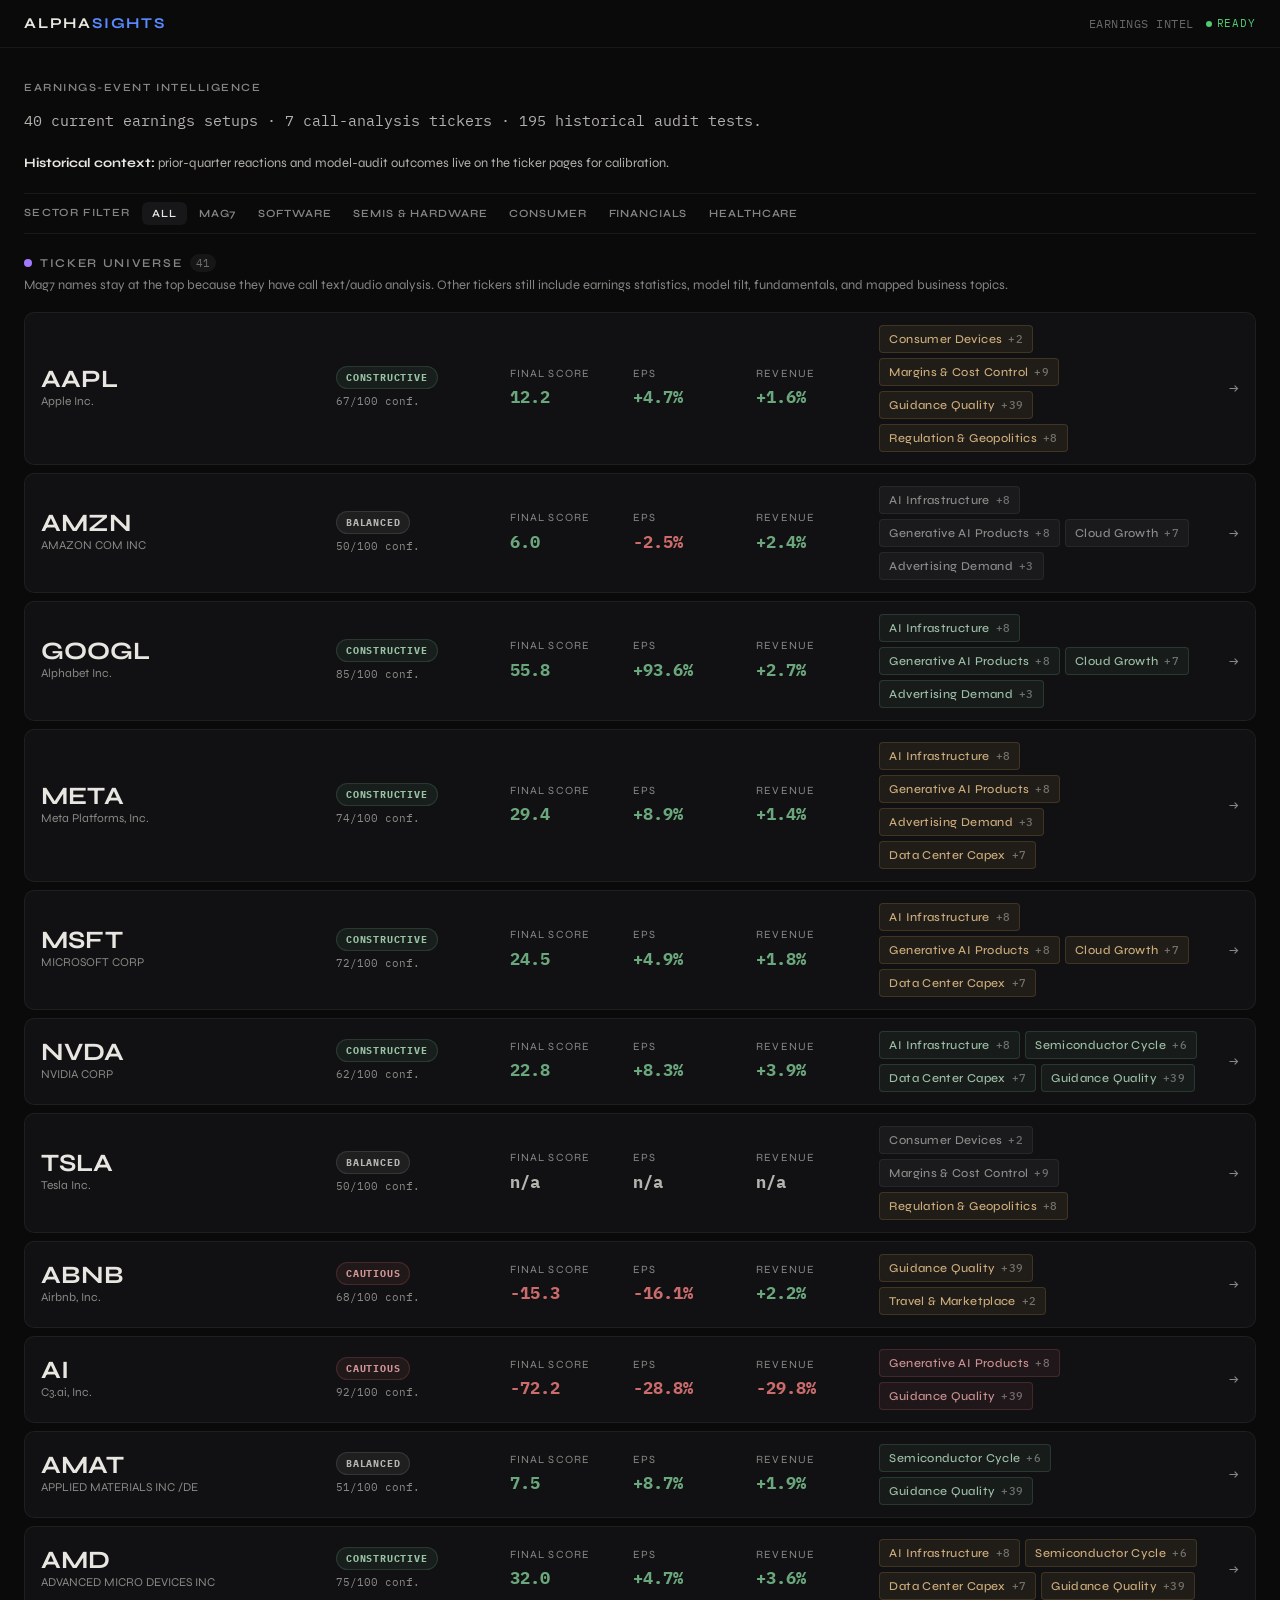
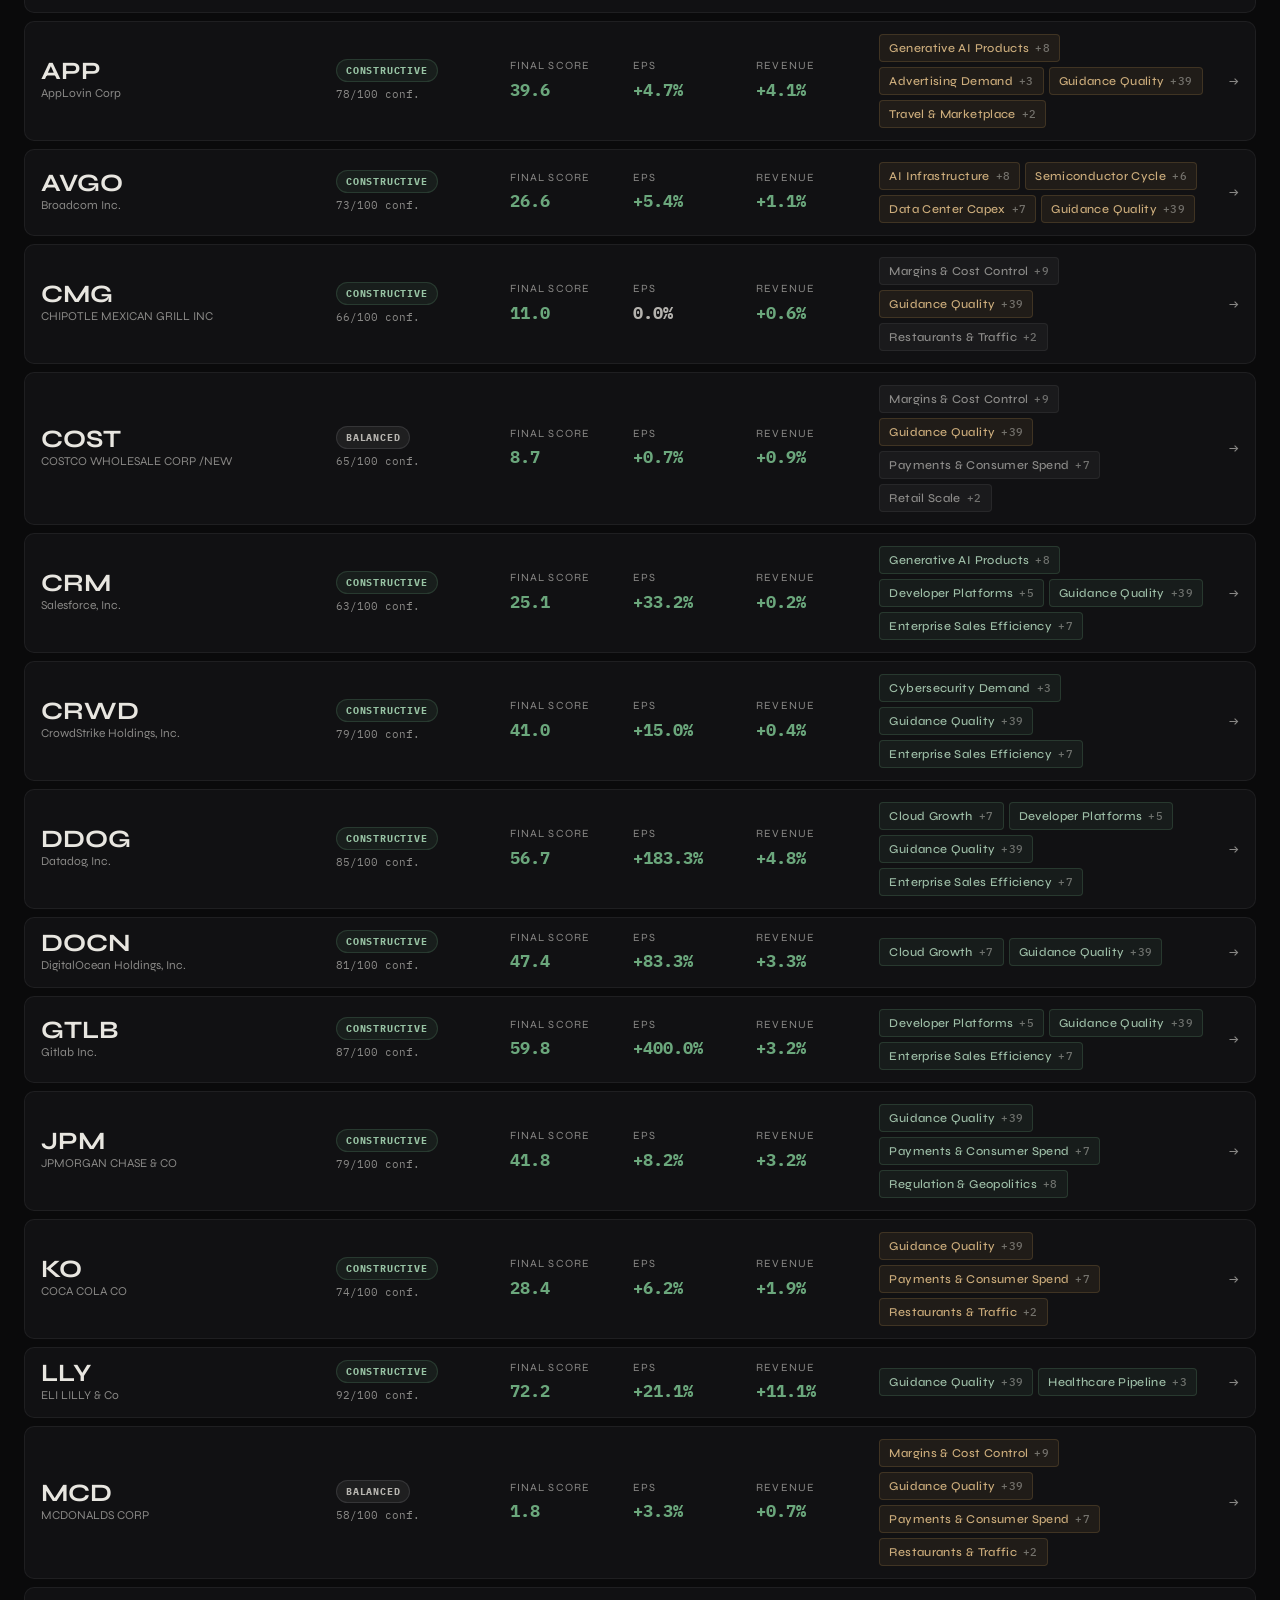
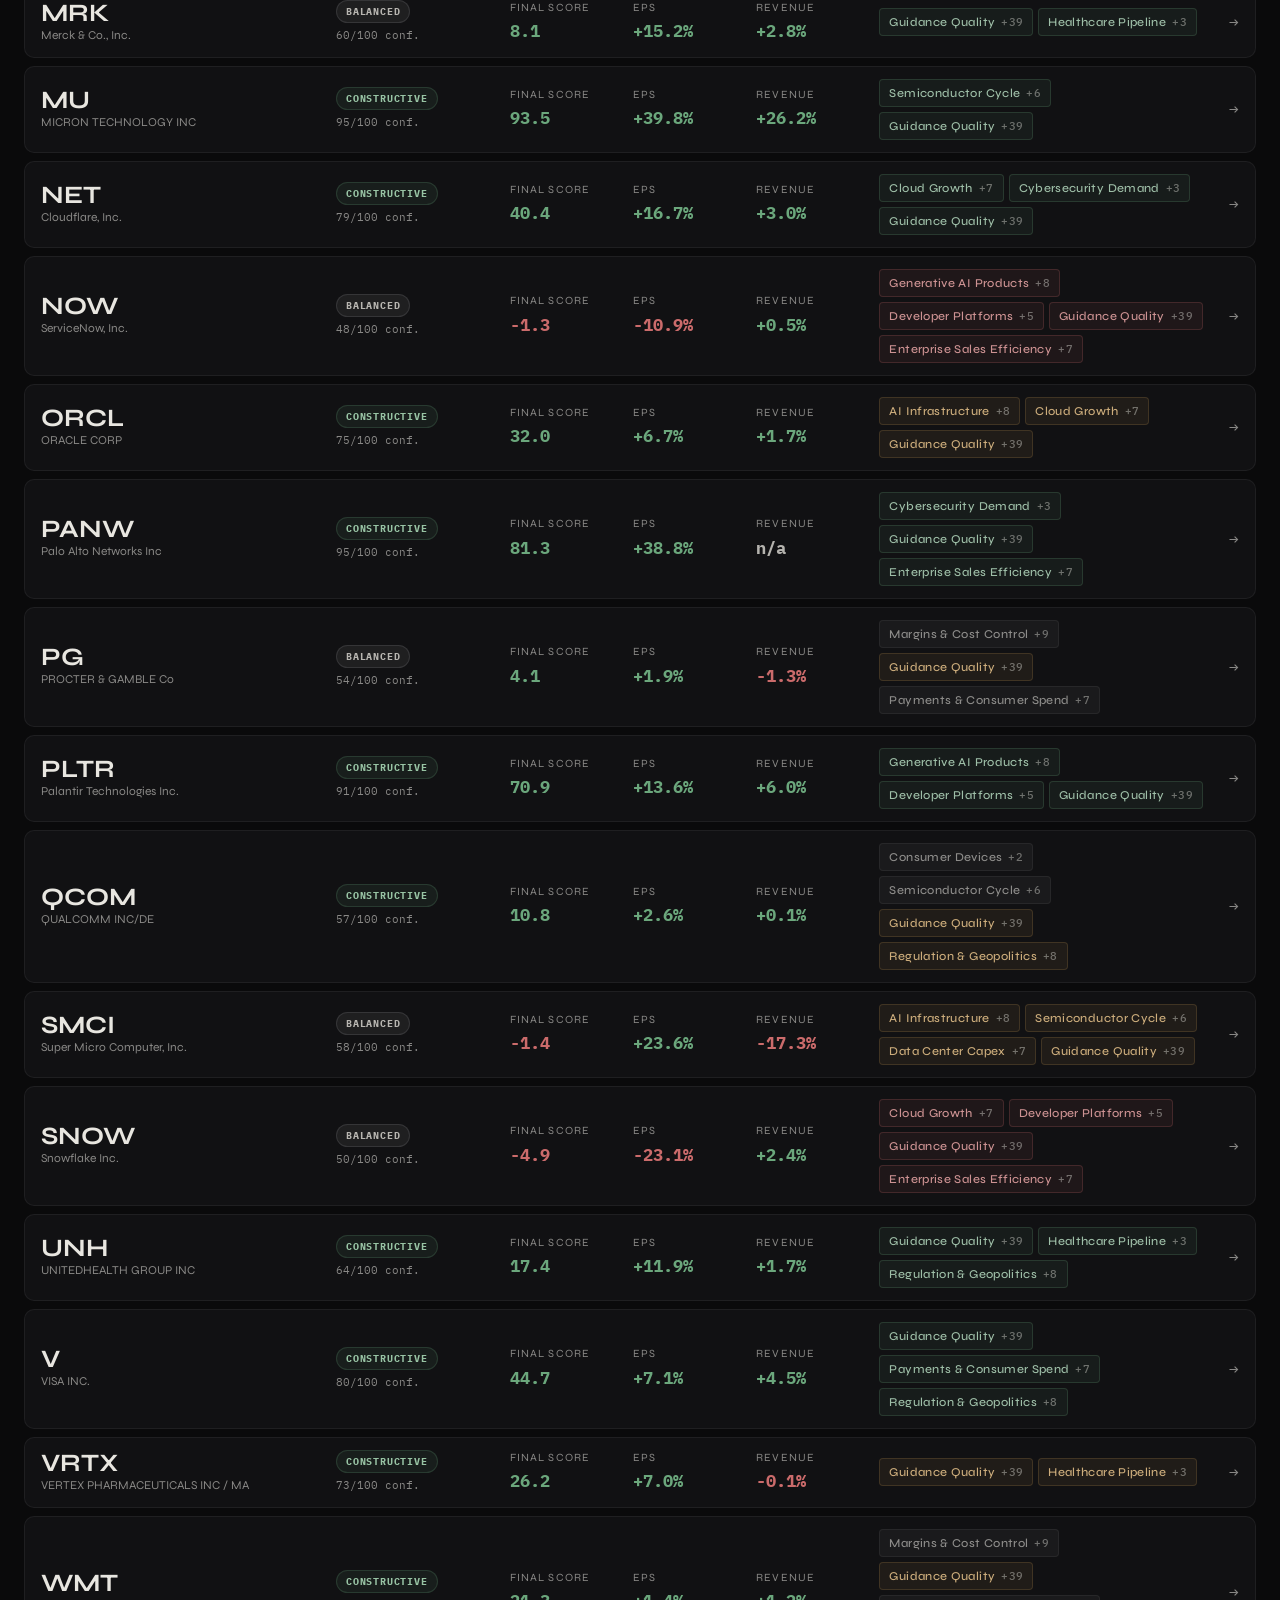
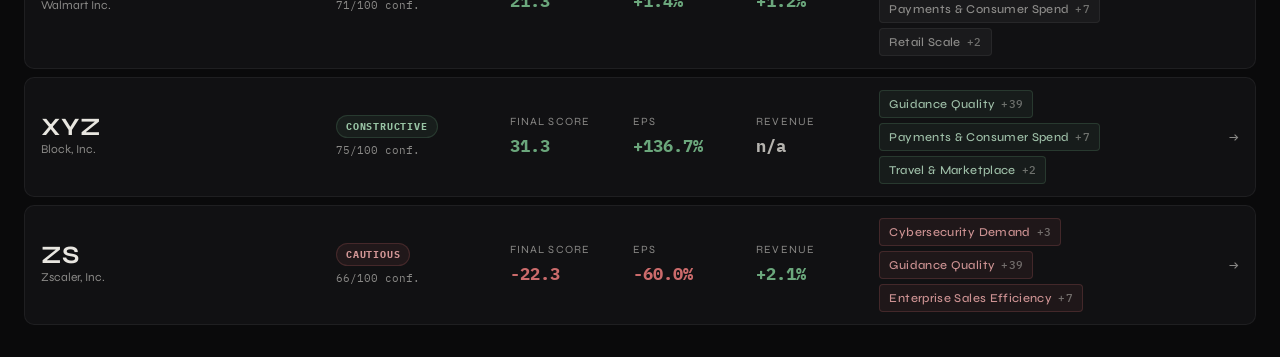
==== commit cc17f567: "feat: refine earnings dashboard presentation" ====
--- a/index.html
+++ b/index.html
@@ -27,13 +27,10 @@
         <div>
           <div class="section-label">Earnings-event intelligence</div>
         </div>
-        <p class="home-summary-line"><span id="statTickerCount">40</span> current earnings setups · 7 call-analysis tickers · 195 historical audit tests · latest setup pages focus on decision inputs.</p>
+        <p class="home-summary-line"><span id="statTickerCount">40</span> current earnings setups · 7 call-analysis tickers · 195 historical audit tests.</p>
       </section>
 
       <section class="disclosure-strip">
-        <div>
-          <strong>Current ticker page:</strong> EPS/revenue/guidance surprise, fundamentals, model score, transcript tone, topics, Q&amp;A pressure, and audio features where available.
-        </div>
         <div>
           <strong>Historical context:</strong> prior-quarter reactions and model-audit outcomes live on the ticker pages for calibration.
         </div>
--- a/css/dashboard.css
+++ b/css/dashboard.css
@@ -2,13 +2,16 @@
 
 :root {
   --sidebar-width: 360px;
-  --text-2xs: 10px;
-  --text-xs: 11px;
-  --text-sm: 12px;
-  --text-base: 14px;
-  --text-md: 16px;
-  --text-lg: 19px;
-  --text-xl: 25px;
+  --text-2xs: 11px;
+  --text-xs: 12px;
+  --text-sm: 13px;
+  --text-base: 15px;
+  --text-md: 17px;
+  --text-lg: 20px;
+  --text-xl: 26px;
+  --color-text-secondary: rgba(232,230,224,0.76);
+  --color-text-muted: rgba(232,230,224,0.56);
+  --color-text-disabled: rgba(232,230,224,0.42);
 }
 
 .hero-strip {
@@ -69,7 +72,7 @@
 
 .disclosure-strip {
   display: grid;
-  grid-template-columns: 1fr 1fr;
+  grid-template-columns: 1fr;
   gap: var(--space-5);
   margin-bottom: var(--space-5);
 }
@@ -227,8 +230,8 @@
   background: rgba(255,255,255,0.025);
   border: 1px solid var(--color-border-subtle);
   border-radius: var(--radius-md);
-  padding: 10px var(--space-3);
-  min-height: 48px;
+  padding: 9px var(--space-3);
+  min-height: 46px;
 }
 
 .decision-key {
@@ -242,6 +245,20 @@
   font-family: var(--font-mono);
   font-size: var(--text-lg);
   font-weight: 700;
+}
+
+.eps-row {
+  min-height: 46px;
+  padding: 9px var(--space-3);
+  background: rgba(255,255,255,0.025);
+  border: 1px solid var(--color-border-subtle);
+  border-radius: var(--radius-md);
+  margin-bottom: var(--space-2);
+}
+
+.eps-row:last-child {
+  margin-bottom: 0;
+  border-bottom: 1px solid var(--color-border-subtle);
 }
 
 .text-bull { color: rgba(119, 188, 139, 0.88); }
@@ -398,7 +415,7 @@
 .compact-symbol {
   font-family: var(--font-display);
   font-weight: 700;
-  font-size: var(--text-xl);
+  font-size: 25px;
   line-height: 1;
 }
 
@@ -496,7 +513,7 @@
 }
 
 .ticker-symbol-large {
-  font-size: var(--text-3xl);
+  font-size: 48px;
   line-height: 0.95;
   font-weight: 700;
 }
@@ -514,6 +531,51 @@
 
 .summary-banner {
   min-height: 68px;
+}
+
+.source-dot {
+  display: inline-block;
+  width: 7px;
+  height: 7px;
+  border-radius: 50%;
+  margin-left: var(--space-2);
+  flex: 0 0 auto;
+  box-shadow: 0 0 0 2px rgba(255,255,255,0.04);
+}
+
+.source-stats {
+  background: rgba(90,138,255,0.95);
+}
+
+.source-text {
+  background: rgba(229,119,119,0.95);
+}
+
+.source-audio {
+  background: rgba(119,188,139,0.95);
+}
+
+.panel-title .source-dot {
+  margin-left: 0;
+}
+
+.panel-title {
+  display: inline-flex;
+  align-items: center;
+  gap: var(--space-2);
+}
+
+.event-period {
+  margin-top: 4px;
+  color: var(--color-text-primary);
+  font-family: var(--font-mono);
+  font-size: var(--text-md);
+  font-weight: 700;
+  letter-spacing: 0.02em;
+}
+
+.event-date {
+  color: rgba(232,230,224,0.84);
 }
 
 .panel-grid {
@@ -540,6 +602,33 @@
   background: linear-gradient(180deg, rgba(126,157,229,0.045), rgba(255,255,255,0.018)), var(--color-bg-surface);
 }
 
+.mini-stat-grid {
+  height: calc(100% - 4px);
+}
+
+.mini-stat {
+  min-height: 88px;
+  display: flex;
+  flex-direction: column;
+  justify-content: space-between;
+  gap: 5px;
+}
+
+.mini-stat-bar {
+  height: 5px;
+  border-radius: 999px;
+  background: rgba(255,255,255,0.08);
+  overflow: hidden;
+}
+
+.mini-stat-bar span {
+  display: block;
+  height: 100%;
+  border-radius: inherit;
+  background: currentColor;
+  opacity: 0.75;
+}
+
 .subhead {
   font-size: var(--text-2xs);
   color: var(--color-text-muted);
@@ -643,7 +732,7 @@
 }
 
 .topic-table-frame {
-  height: 258px;
+  height: auto;
   overflow-x: auto;
   overflow-y: hidden;
   border: 1px solid var(--color-border-subtle);
@@ -656,7 +745,7 @@
 
 .topic-correlation-table th,
 .topic-correlation-table td {
-  padding: 10px 14px;
+  padding: 8px 14px;
 }
 
 .topic-correlation-table tbody tr:hover {
@@ -765,18 +854,45 @@
 }
 
 .info-dot {
+  position: relative;
   display: inline-flex;
   align-items: center;
   justify-content: center;
-  width: 18px;
-  height: 18px;
+  width: 15px;
+  height: 15px;
   border-radius: 50%;
   border: 1px solid rgba(126,157,229,0.38);
   background: rgba(126,157,229,0.12);
   color: rgba(190,205,245,0.95);
   font-family: var(--font-mono);
-  font-size: 11px;
+  font-size: 9px;
   cursor: help;
+}
+
+.info-dot:hover::after,
+.info-dot:focus-visible::after {
+  content: attr(data-tooltip);
+  position: absolute;
+  left: 50%;
+  bottom: calc(100% + 8px);
+  transform: translateX(-50%);
+  width: min(320px, 70vw);
+  padding: 9px 10px;
+  border-radius: var(--radius-md);
+  border: 1px solid var(--color-border-default);
+  background: var(--color-bg-overlay);
+  color: var(--color-text-secondary);
+  font-family: var(--font-body);
+  font-size: var(--text-xs);
+  line-height: 1.45;
+  box-shadow: 0 14px 32px rgba(0,0,0,0.35);
+  z-index: calc(var(--z-modal) + 1);
+}
+
+.chart-hover-point {
+  fill: rgba(255,255,255,0);
+  stroke: rgba(255,255,255,0);
+  pointer-events: all;
 }
 
 .horizon-chart-wrap {
@@ -1033,6 +1149,6 @@
   }
 
   .topic-table-frame {
-    height: 330px;
-  }
-}
+    height: auto;
+  }
+}
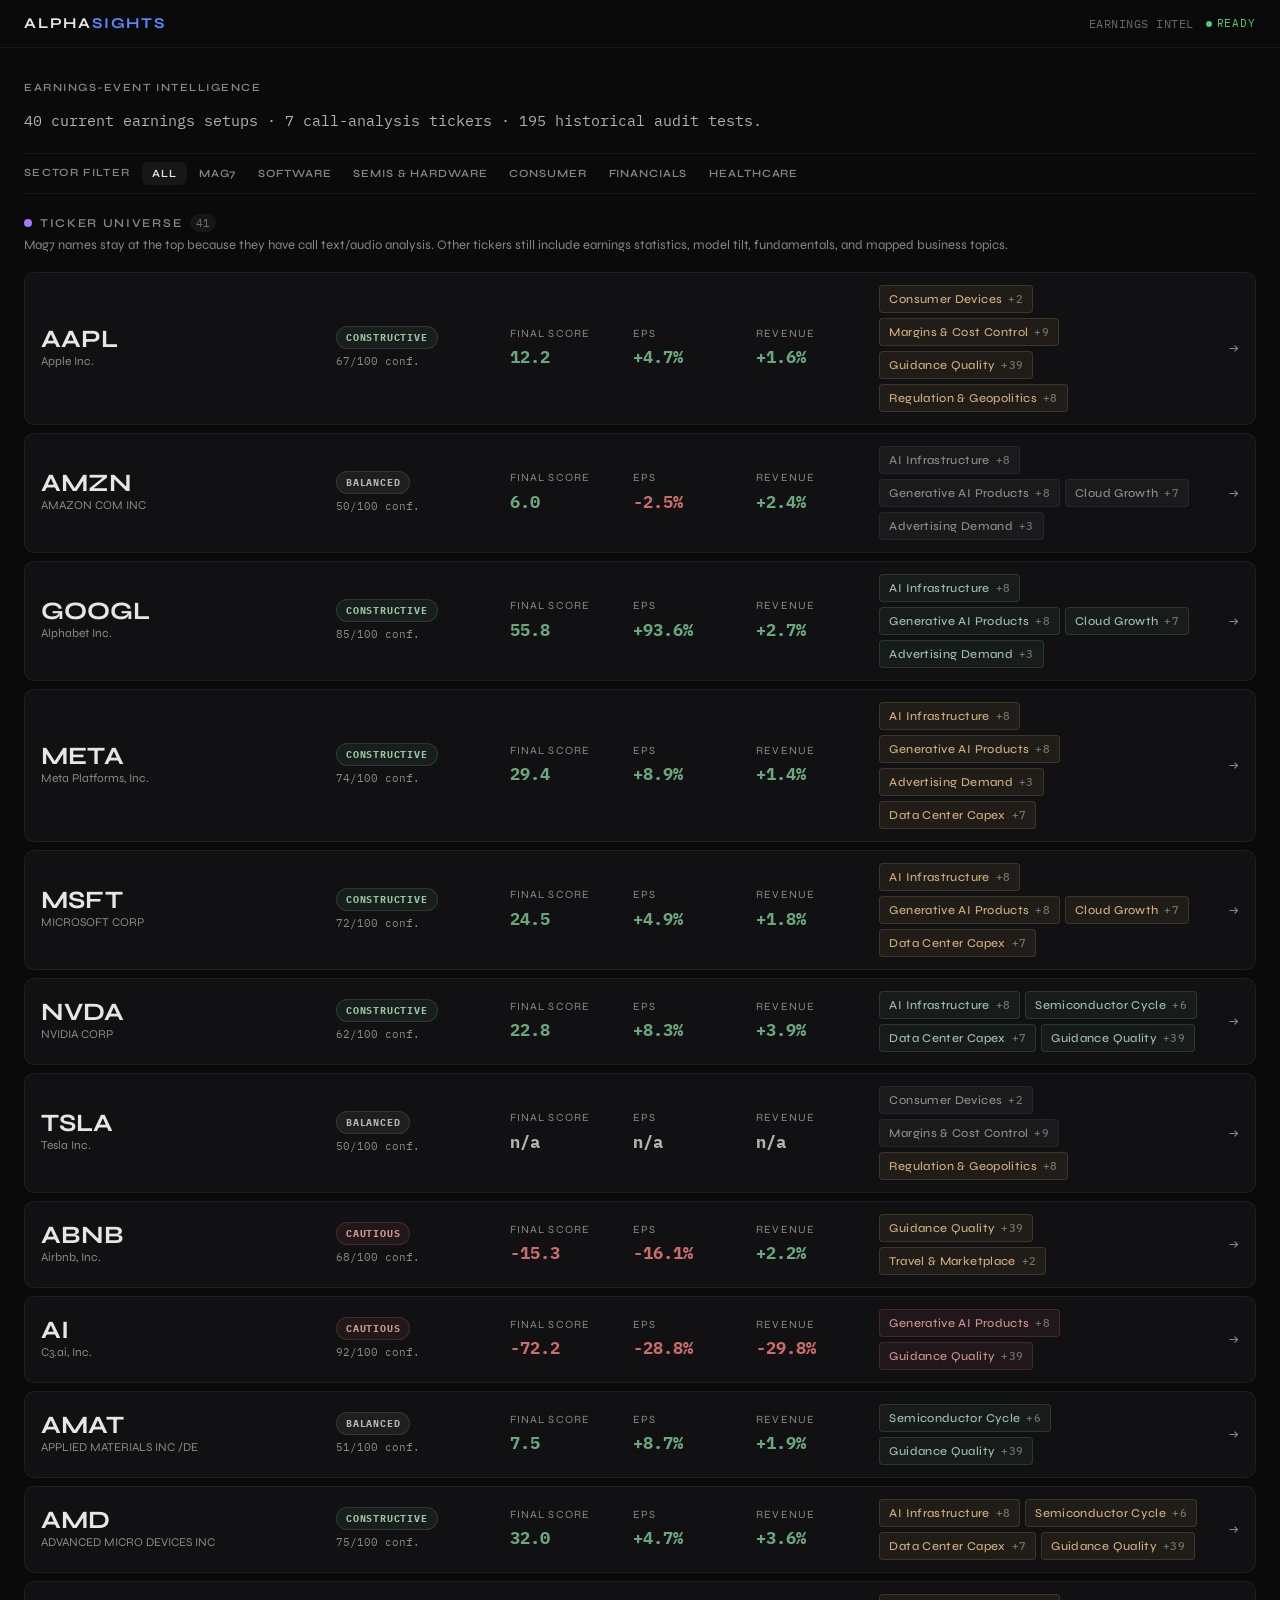
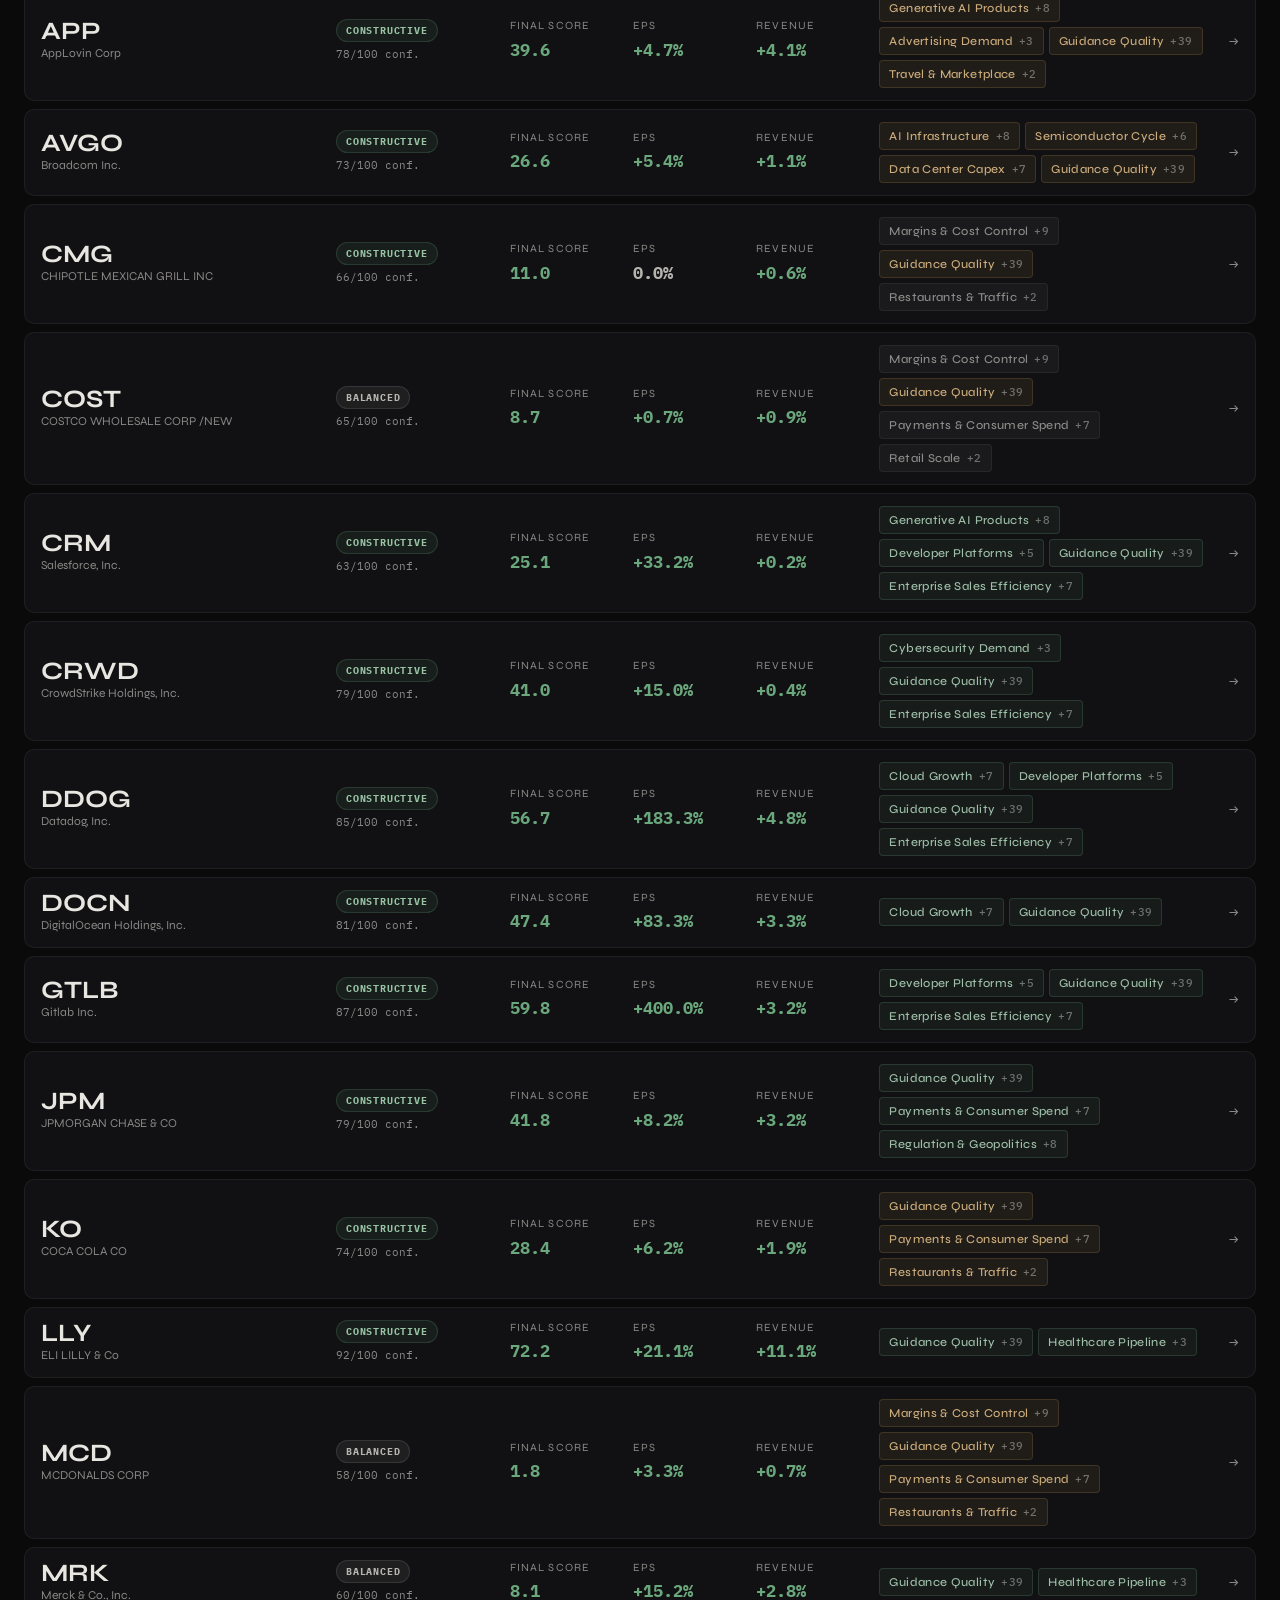
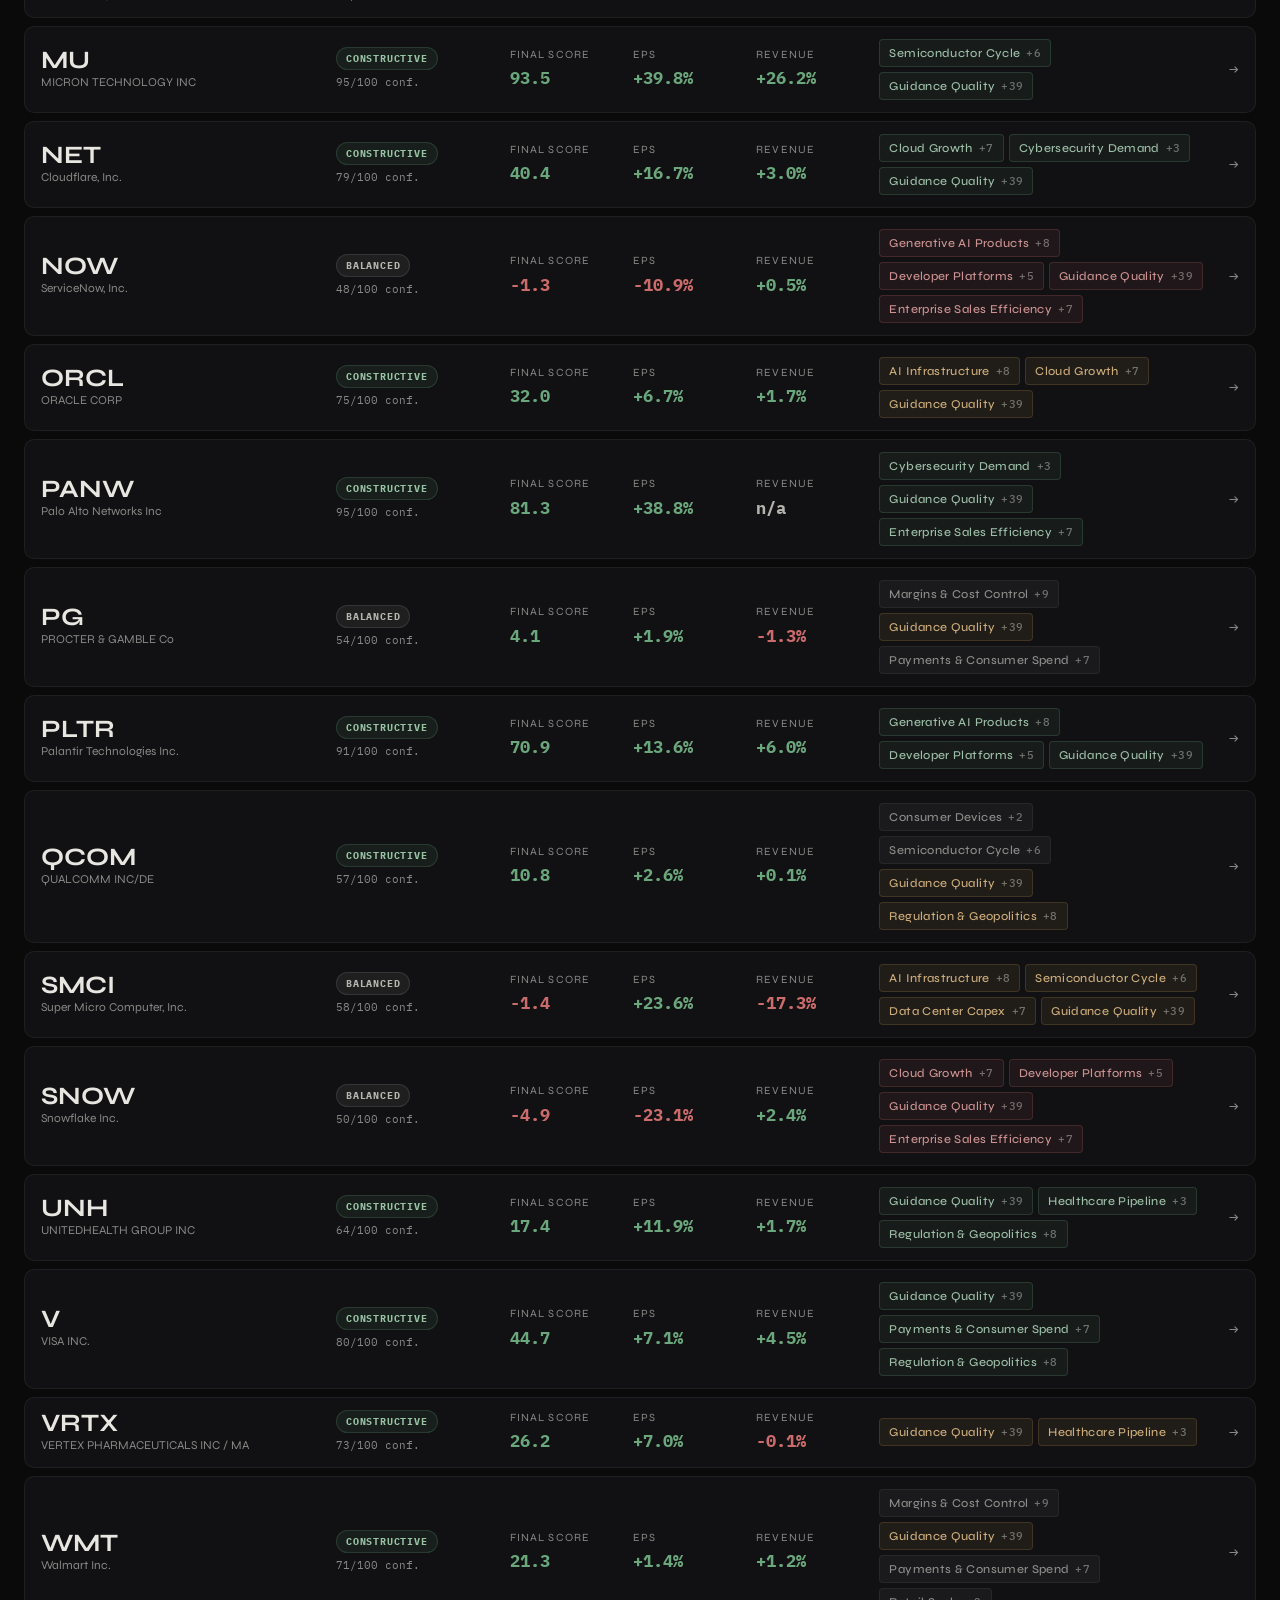
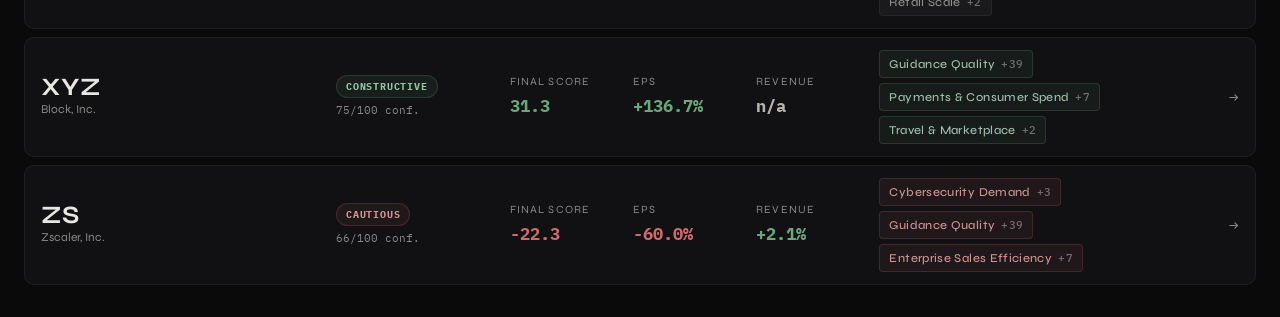
==== commit 4f0cb8af: "feat: restore audio dashboard signals" ====
--- a/index.html
+++ b/index.html
@@ -30,12 +30,6 @@
         <p class="home-summary-line"><span id="statTickerCount">40</span> current earnings setups · 7 call-analysis tickers · 195 historical audit tests.</p>
       </section>
 
-      <section class="disclosure-strip">
-        <div>
-          <strong>Historical context:</strong> prior-quarter reactions and model-audit outcomes live on the ticker pages for calibration.
-        </div>
-      </section>
-
       <section class="filter-strip" aria-label="Sector filter">
         <div class="filter-label">Sector filter</div>
         <nav class="sector-tabs compact-filter" id="sectorTabs"></nav>
--- a/css/dashboard.css
+++ b/css/dashboard.css
@@ -641,14 +641,74 @@
 .audio-stack {
   display: flex;
   flex-direction: column;
-  gap: var(--space-3);
+  gap: var(--space-2);
+}
+
+.audio-panel {
+  border-color: rgba(119,188,139,0.18);
+}
+
+.audio-summary {
+  display: grid;
+  grid-template-columns: auto 1fr;
+  gap: var(--space-3);
+  align-items: center;
+  margin-bottom: var(--space-4);
+  padding: var(--space-3);
+  border: 1px solid var(--color-border-subtle);
+  border-radius: var(--radius-md);
+  background: rgba(119,188,139,0.055);
+}
+
+.audio-big {
+  font-size: var(--text-xl);
+  color: rgba(166,214,180,0.96);
+  font-weight: 700;
+  line-height: 1;
+}
+
+.audio-caption {
+  color: var(--color-text-muted);
+  font-size: var(--text-xs);
+  margin-top: 3px;
+}
+
+.audio-row {
+  display: grid;
+  grid-template-columns: minmax(82px, 1fr) minmax(82px, 1.35fr) 34px;
+  gap: var(--space-2);
+  align-items: center;
+  min-height: 28px;
+}
+
+.audio-key {
+  color: var(--color-text-secondary);
+  font-size: var(--text-xs);
+}
+
+.audio-meter {
+  height: 6px;
+  border-radius: 999px;
+  overflow: hidden;
+  background: rgba(255,255,255,0.08);
+}
+
+.audio-meter span {
+  display: block;
+  height: 100%;
+  border-radius: inherit;
+}
+
+.audio-score {
+  color: var(--color-text-secondary);
+  font-size: var(--text-xs);
+  text-align: right;
 }
 
 .audio-source {
-  font-size: var(--text-2xs);
-  color: var(--color-text-disabled);
-  font-family: var(--font-mono);
-  margin-top: var(--space-2);
+  font-size: var(--text-xs);
+  color: var(--color-text-muted);
+  line-height: 1.45;
 }
 
 .topic-note {
@@ -895,6 +955,26 @@
   pointer-events: all;
 }
 
+.chart-tooltip[hidden] {
+  display: none;
+}
+
+.chart-tooltip {
+  position: fixed;
+  z-index: calc(var(--z-modal) + 2);
+  pointer-events: none;
+  max-width: 280px;
+  padding: 7px 9px;
+  border-radius: var(--radius-md);
+  border: 1px solid var(--color-border-default);
+  background: var(--color-bg-overlay);
+  color: var(--color-text-primary);
+  font-family: var(--font-mono);
+  font-size: var(--text-xs);
+  line-height: 1.4;
+  box-shadow: 0 12px 28px rgba(0,0,0,0.38);
+}
+
 .horizon-chart-wrap {
   overflow-x: auto;
   border: 1px solid var(--color-border-subtle);
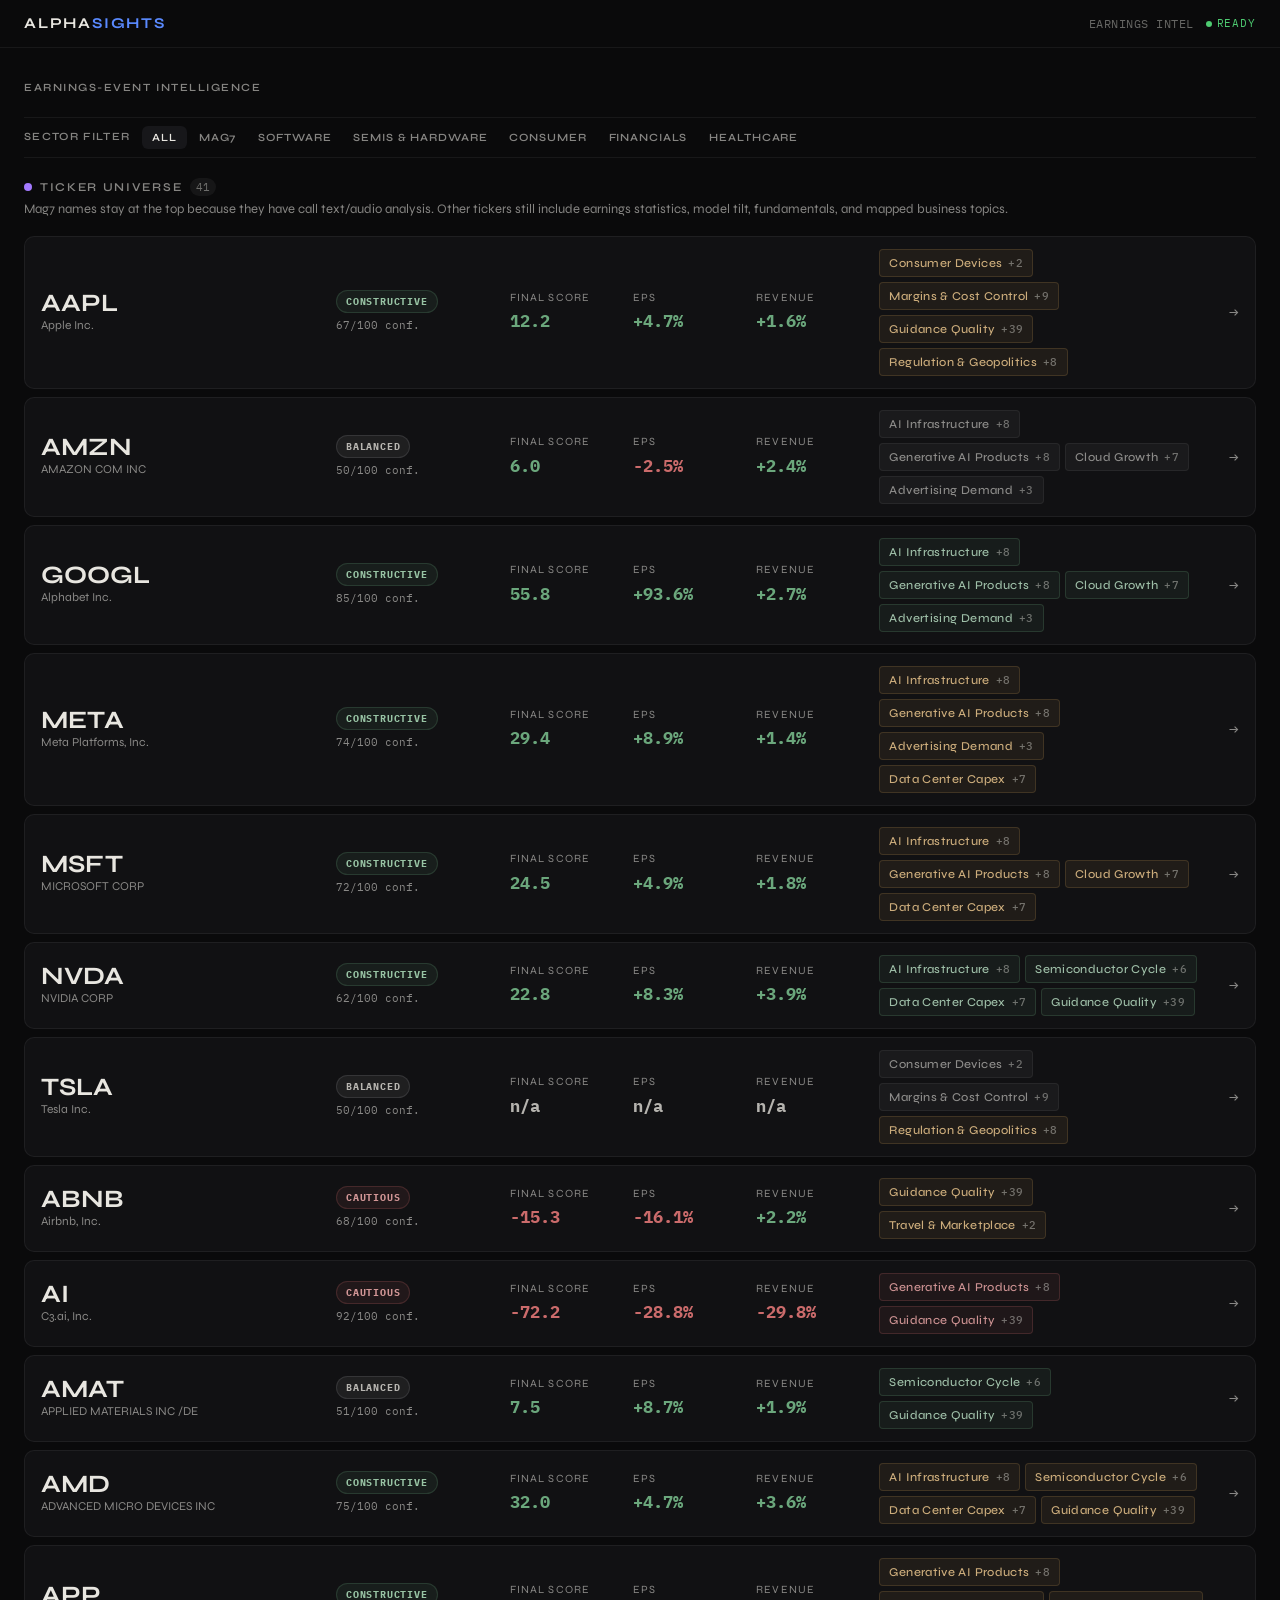
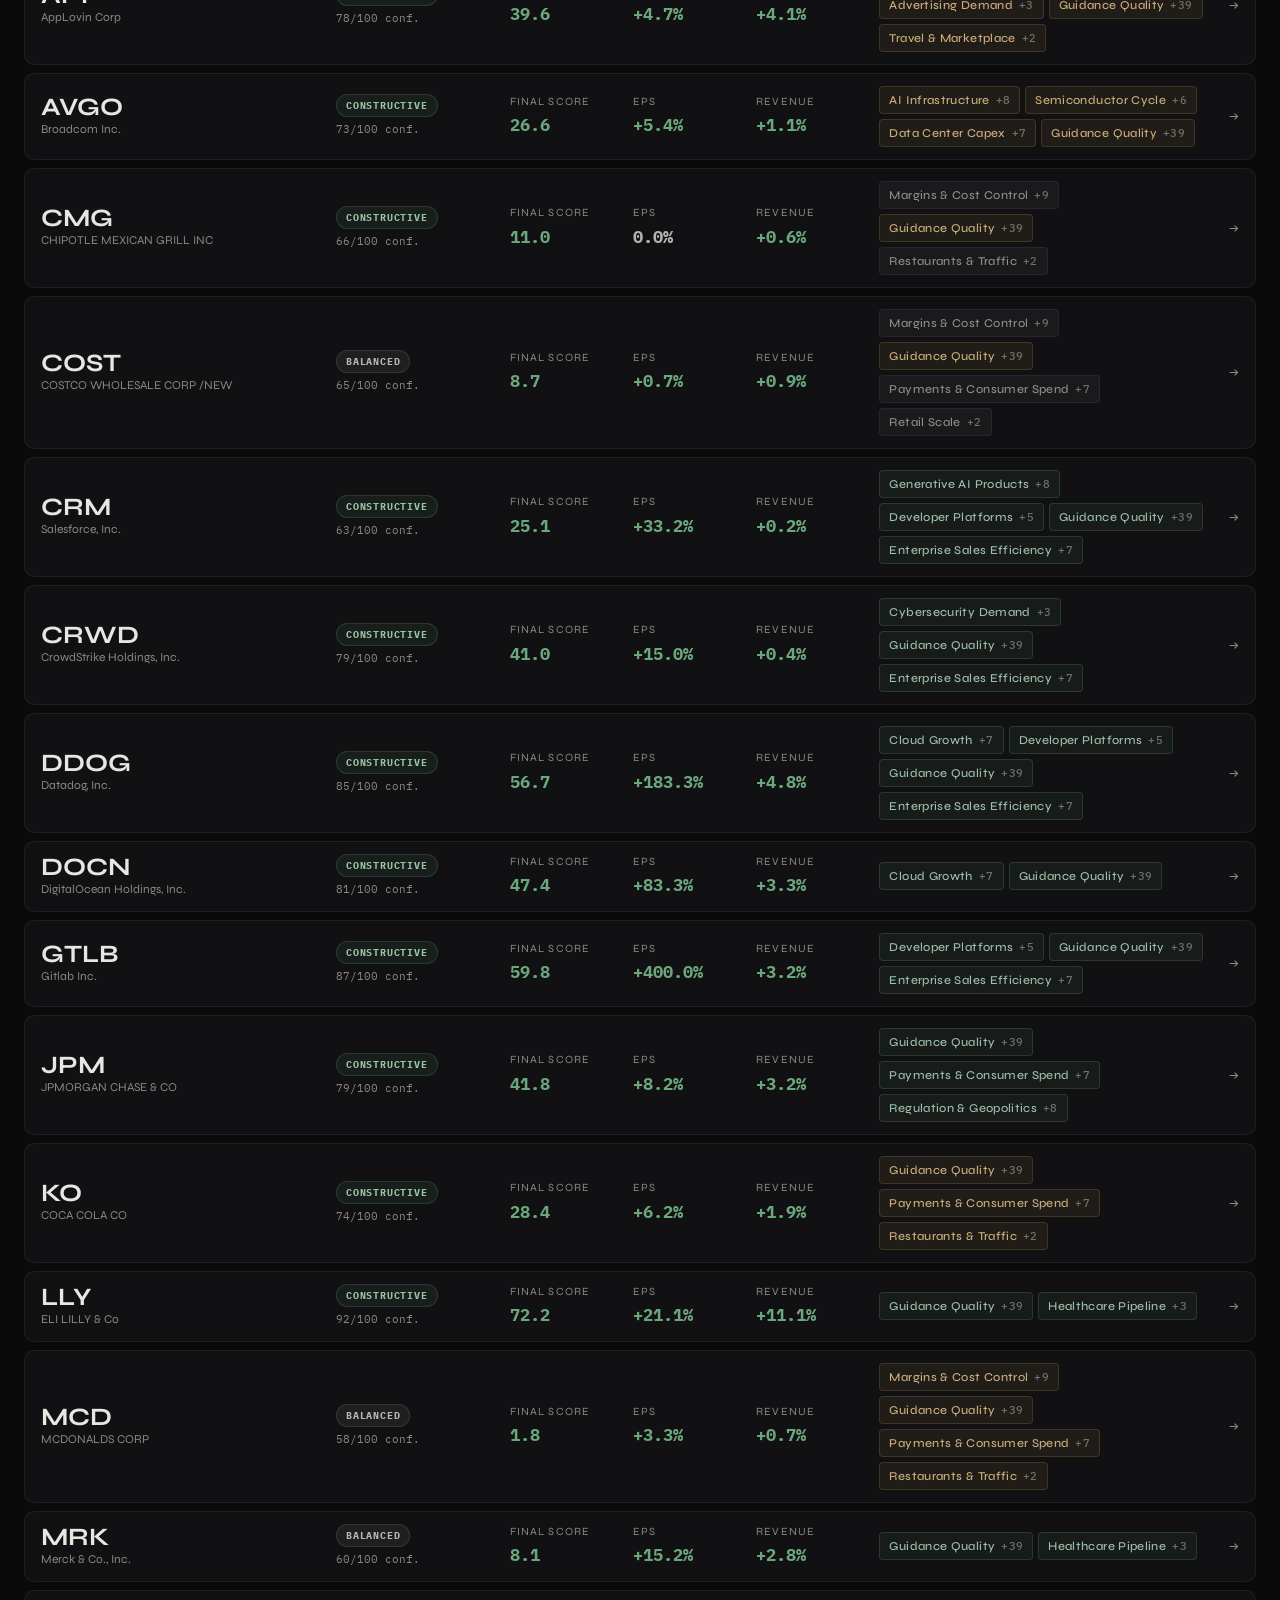
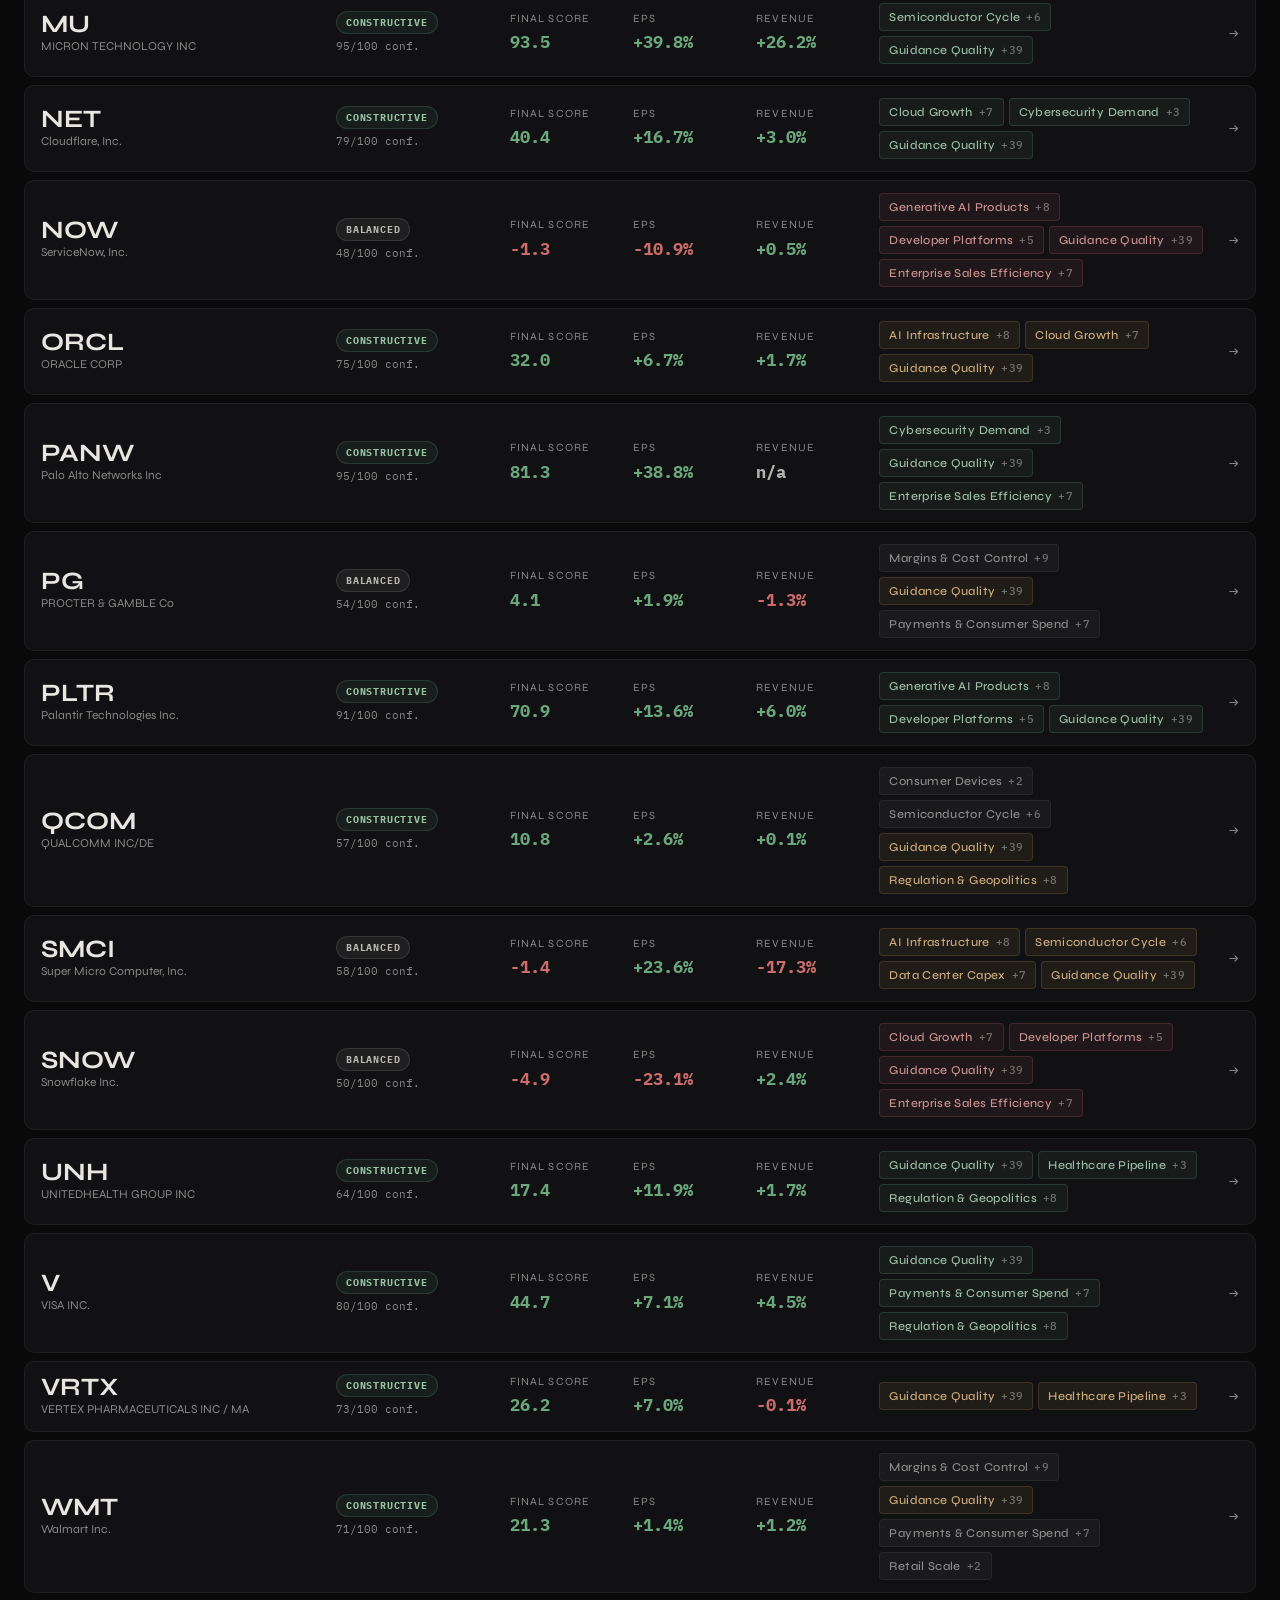
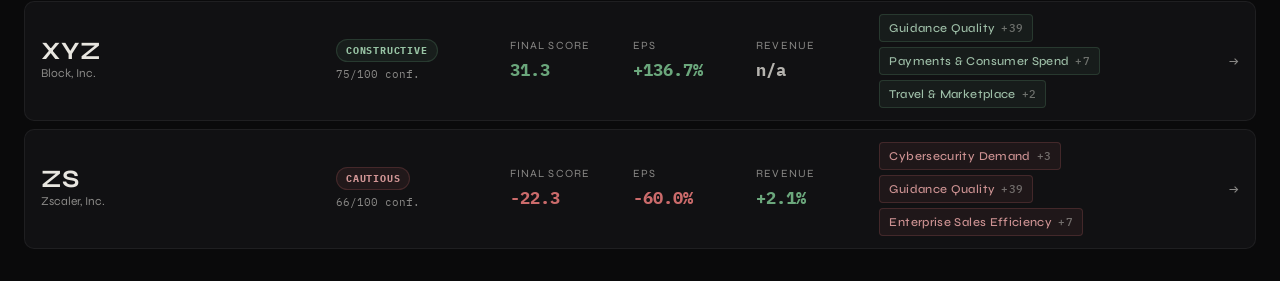
==== commit 7138149e: "fix: refine detail header and tone bars" ====
--- a/index.html
+++ b/index.html
@@ -27,7 +27,6 @@
         <div>
           <div class="section-label">Earnings-event intelligence</div>
         </div>
-        <p class="home-summary-line"><span id="statTickerCount">40</span> current earnings setups · 7 call-analysis tickers · 195 historical audit tests.</p>
       </section>
 
       <section class="filter-strip" aria-label="Sector filter">
--- a/css/dashboard.css
+++ b/css/dashboard.css
@@ -211,7 +211,7 @@
 .decision-list {
   display: grid;
   grid-template-columns: 1fr;
-  gap: var(--space-2);
+  gap: 8px;
 }
 
 .decision-cell {
@@ -230,8 +230,8 @@
   background: rgba(255,255,255,0.025);
   border: 1px solid var(--color-border-subtle);
   border-radius: var(--radius-md);
-  padding: 9px var(--space-3);
-  min-height: 46px;
+  padding: 8px var(--space-3);
+  height: 44px;
 }
 
 .decision-key {
@@ -248,12 +248,12 @@
 }
 
 .eps-row {
-  min-height: 46px;
-  padding: 9px var(--space-3);
+  height: 44px;
+  padding: 8px var(--space-3);
   background: rgba(255,255,255,0.025);
   border: 1px solid var(--color-border-subtle);
   border-radius: var(--radius-md);
-  margin-bottom: var(--space-2);
+  margin-bottom: 8px;
 }
 
 .eps-row:last-child {
@@ -602,20 +602,69 @@
   background: linear-gradient(180deg, rgba(126,157,229,0.045), rgba(255,255,255,0.018)), var(--color-bg-surface);
 }
 
+.tone-compare {
+  display: grid;
+  grid-template-columns: minmax(82px, 0.8fr) minmax(110px, 1fr) minmax(110px, 1fr);
+  gap: 7px var(--space-2);
+  align-items: center;
+}
+
+.tone-compare-head {
+  color: var(--color-text-muted);
+  font-size: var(--text-2xs);
+  text-transform: uppercase;
+  letter-spacing: 0.1em;
+  font-weight: 700;
+}
+
+.tone-compare-label {
+  color: var(--color-text-secondary);
+  font-size: var(--text-xs);
+}
+
+.tone-compare-cell {
+  display: grid;
+  grid-template-columns: 30px 1fr;
+  gap: 7px;
+  align-items: center;
+  min-width: 0;
+}
+
+.tone-compare-track {
+  height: 6px;
+  border-radius: 999px;
+  overflow: hidden;
+  background: rgba(255,255,255,0.08);
+}
+
+.tone-compare-track span {
+  display: block;
+  height: 100%;
+  border-radius: inherit;
+}
+
+.tone-compare-cell .mono {
+  color: var(--color-text-secondary);
+  font-size: var(--text-xs);
+  text-align: right;
+}
+
 .mini-stat-grid {
-  height: calc(100% - 4px);
+  height: auto;
+  gap: 6px;
 }
 
 .mini-stat {
-  min-height: 88px;
+  min-height: 58px;
   display: flex;
   flex-direction: column;
   justify-content: space-between;
-  gap: 5px;
+  gap: 3px;
+  padding: 7px 9px;
 }
 
 .mini-stat-bar {
-  height: 5px;
+  height: 4px;
   border-radius: 999px;
   background: rgba(255,255,255,0.08);
   overflow: hidden;
@@ -792,7 +841,7 @@
 }
 
 .topic-table-frame {
-  height: auto;
+  min-height: 218px;
   overflow-x: auto;
   overflow-y: hidden;
   border: 1px solid var(--color-border-subtle);
@@ -803,25 +852,72 @@
   border: 0;
 }
 
+.topic-correlation-table {
+  table-layout: fixed;
+  min-width: 860px;
+}
+
+.topic-correlation-table th:nth-child(1),
+.topic-correlation-table td:nth-child(1) { width: 38%; }
+.topic-correlation-table th:nth-child(2),
+.topic-correlation-table td:nth-child(2) { width: 9%; }
+.topic-correlation-table th:nth-child(3),
+.topic-correlation-table td:nth-child(3) { width: 13%; }
+.topic-correlation-table th:nth-child(4),
+.topic-correlation-table td:nth-child(4) { width: 14%; }
+.topic-correlation-table th:nth-child(5),
+.topic-correlation-table td:nth-child(5) { width: 12%; }
+.topic-correlation-table th:nth-child(6),
+.topic-correlation-table td:nth-child(6) { width: 14%; }
+
 .topic-correlation-table th,
 .topic-correlation-table td {
   padding: 8px 14px;
+  height: 43px;
+  white-space: nowrap;
+  overflow: hidden;
+  text-overflow: ellipsis;
 }
 
 .topic-correlation-table tbody tr:hover {
   background: rgba(255,255,255,0.025);
 }
 
+.topic-placeholder-row td {
+  color: transparent;
+  border-bottom: 1px solid rgba(255,255,255,0.05);
+  pointer-events: none;
+}
+
+.topic-placeholder-row:hover {
+  background: transparent;
+}
+
 .corr-pos {
-  color: rgba(132, 201, 151, 0.92);
+  color: rgba(111, 204, 136, 0.96);
 }
 
 .corr-flat {
-  color: rgba(190, 188, 180, 0.58);
+  color: rgba(190, 188, 180, 0.70);
 }
 
 .corr-neg {
-  color: rgba(226, 135, 135, 0.92);
+  color: rgba(232, 116, 116, 0.96);
+}
+
+.corr-value {
+  font-weight: 700;
+}
+
+.topic-n-label {
+  color: rgba(111,204,136,0.96);
+  border: 1px solid rgba(111,204,136,0.34);
+  border-radius: var(--radius-sm);
+  padding: 1px 5px;
+  font-family: var(--font-mono);
+  font-size: var(--text-2xs);
+  font-weight: 700;
+  background: rgba(111,204,136,0.08);
 }
 
 .quality-text {
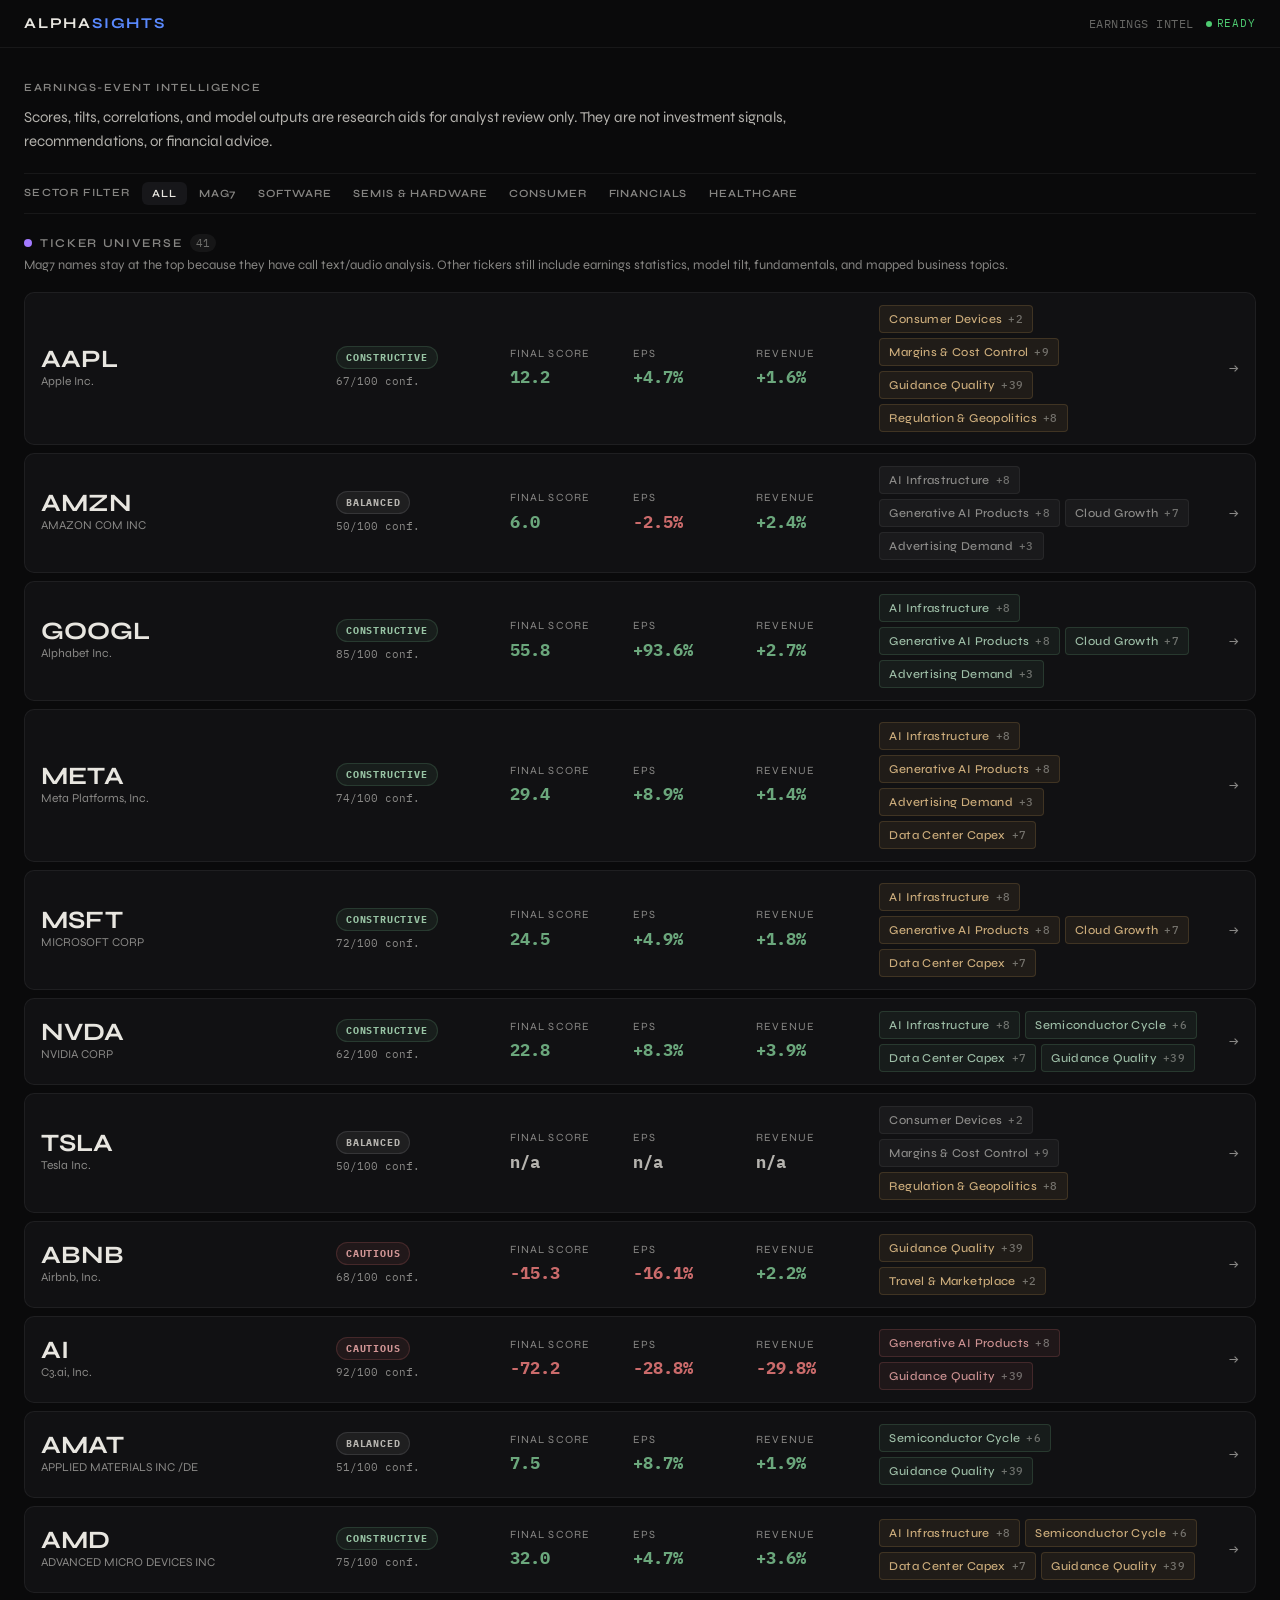
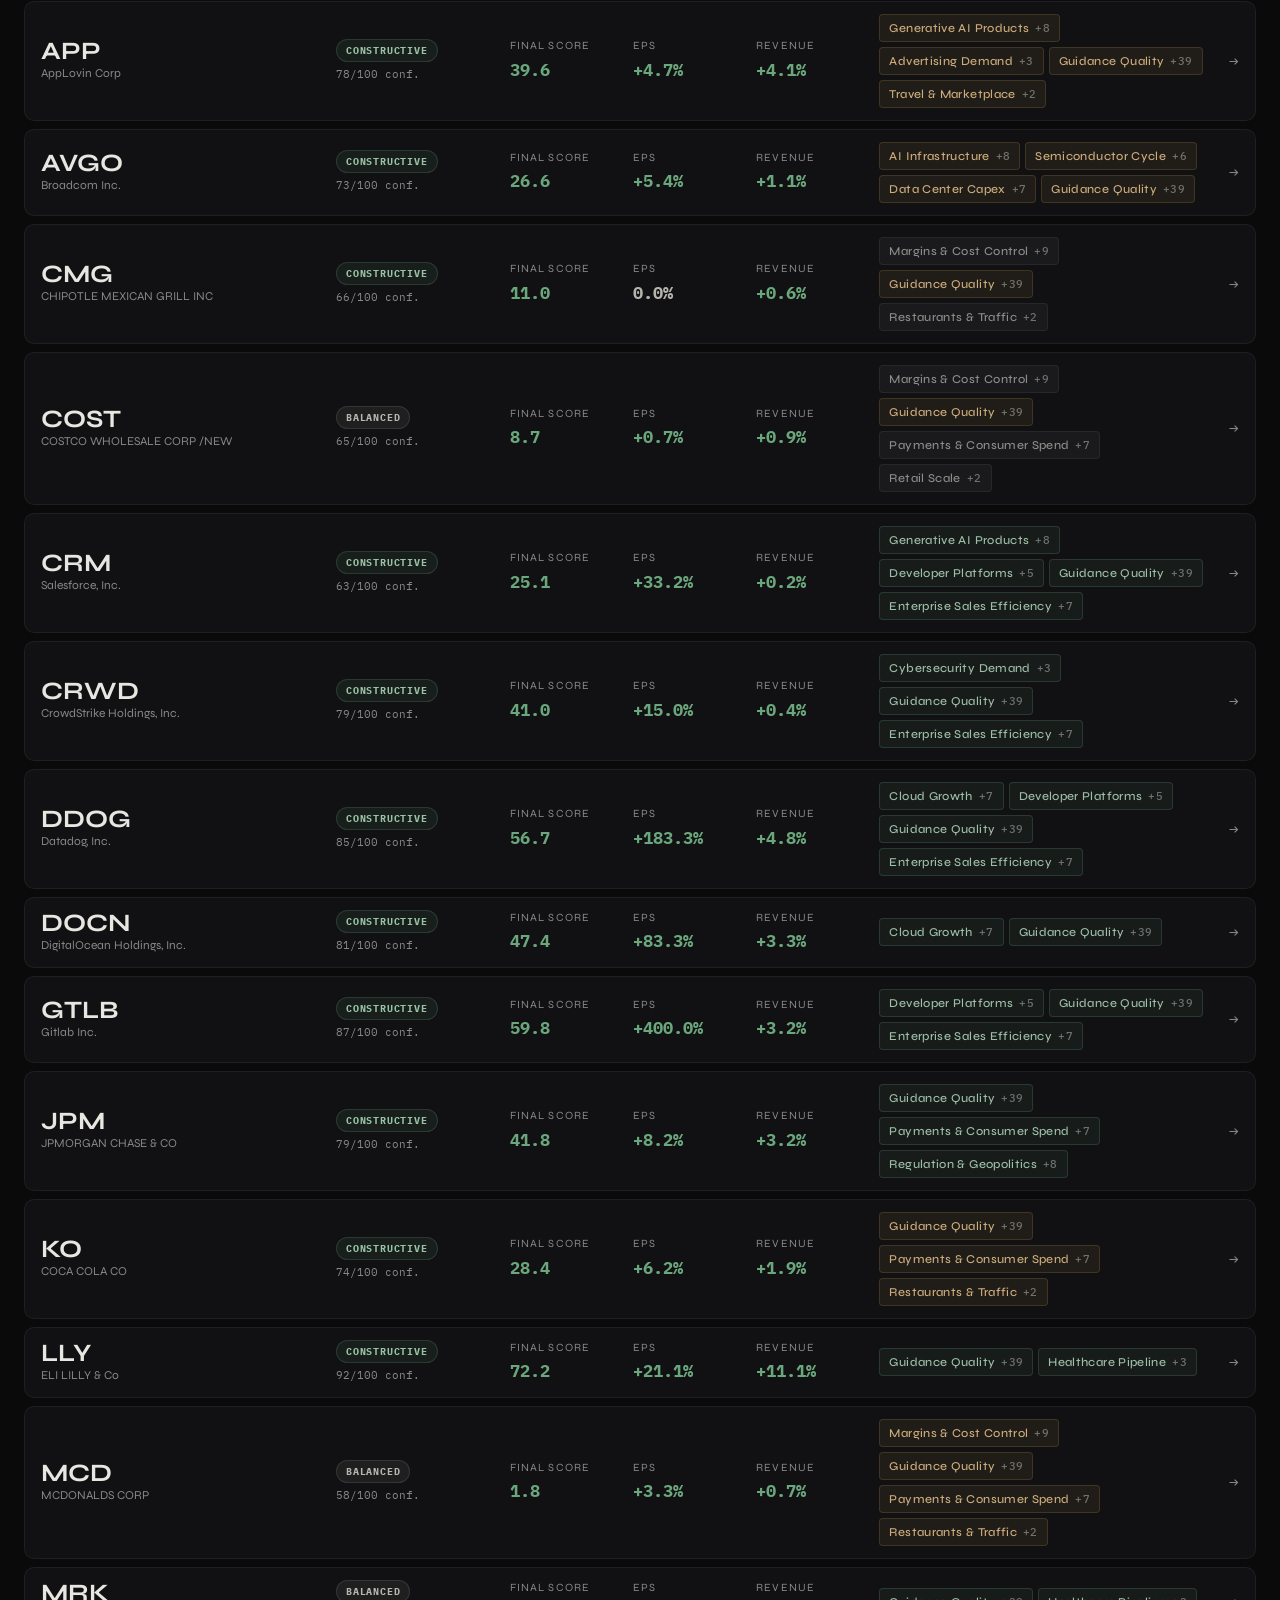
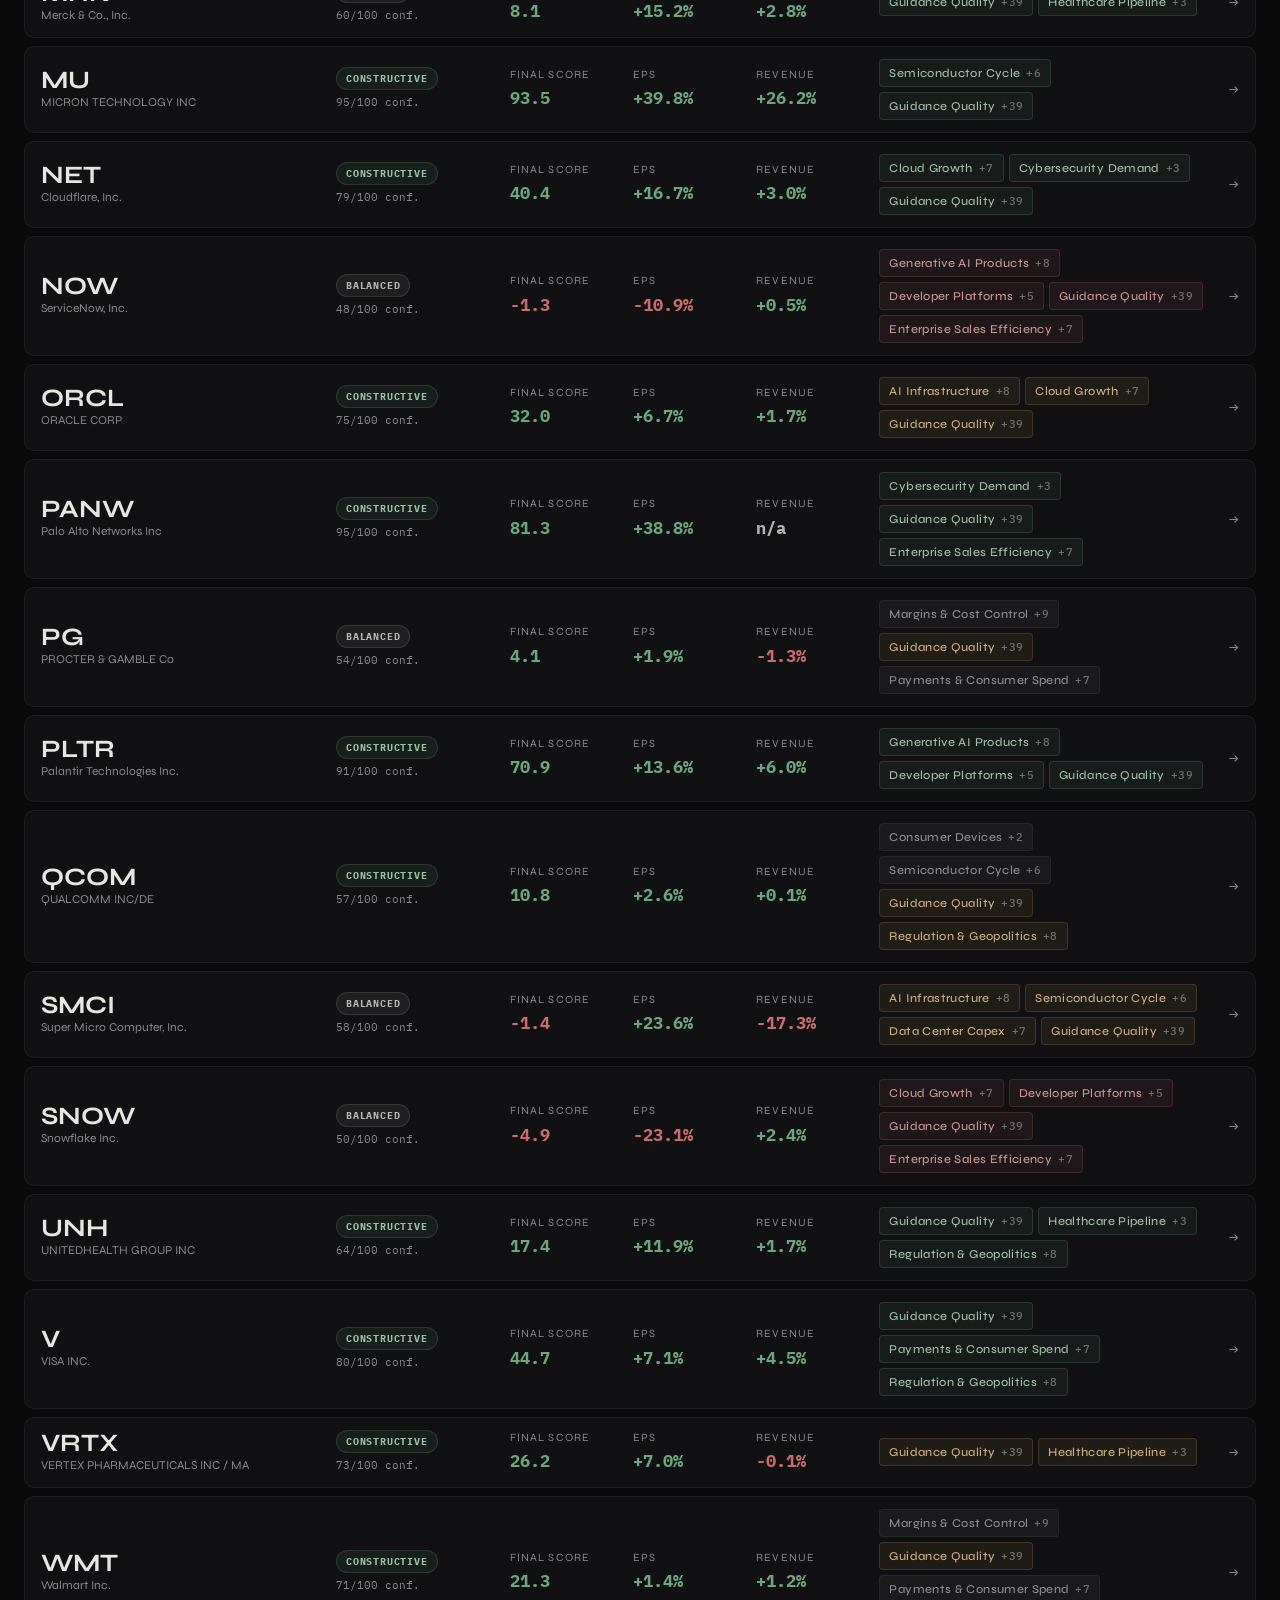
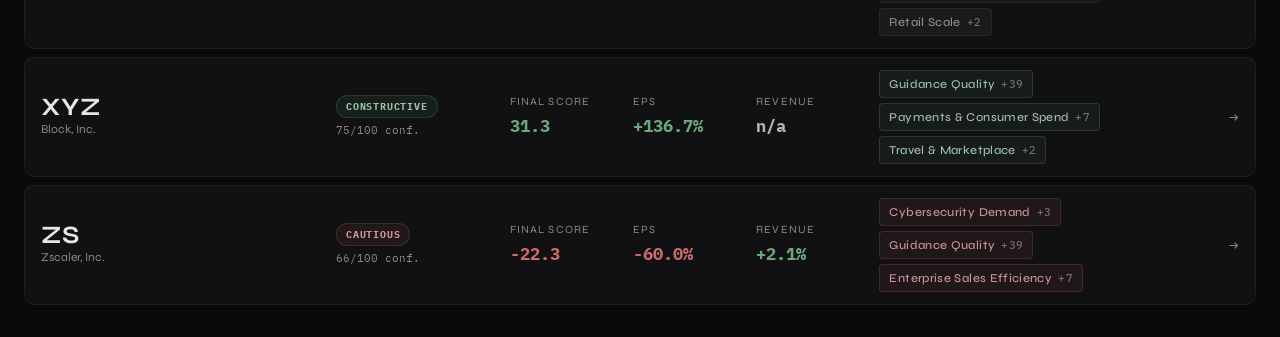
==== commit 84150b7f: "fix: add model output disclaimers" ====
--- a/index.html
+++ b/index.html
@@ -27,6 +27,7 @@
         <div>
           <div class="section-label">Earnings-event intelligence</div>
         </div>
+        <p class="model-disclaimer">Scores, tilts, correlations, and model outputs are research aids for analyst review only. They are not investment signals, recommendations, or financial advice.</p>
       </section>
 
       <section class="filter-strip" aria-label="Sector filter">
--- a/css/dashboard.css
+++ b/css/dashboard.css
@@ -44,6 +44,18 @@
   font-family: var(--font-mono);
   color: var(--color-text-muted);
   font-size: var(--text-sm);
+}
+
+.model-disclaimer {
+  margin-top: var(--space-2);
+  max-width: 860px;
+  color: var(--color-text-muted);
+  font-size: var(--text-sm);
+  line-height: 1.5;
+}
+
+.detail-disclaimer {
+  max-width: none;
 }
 
 .filter-strip {
